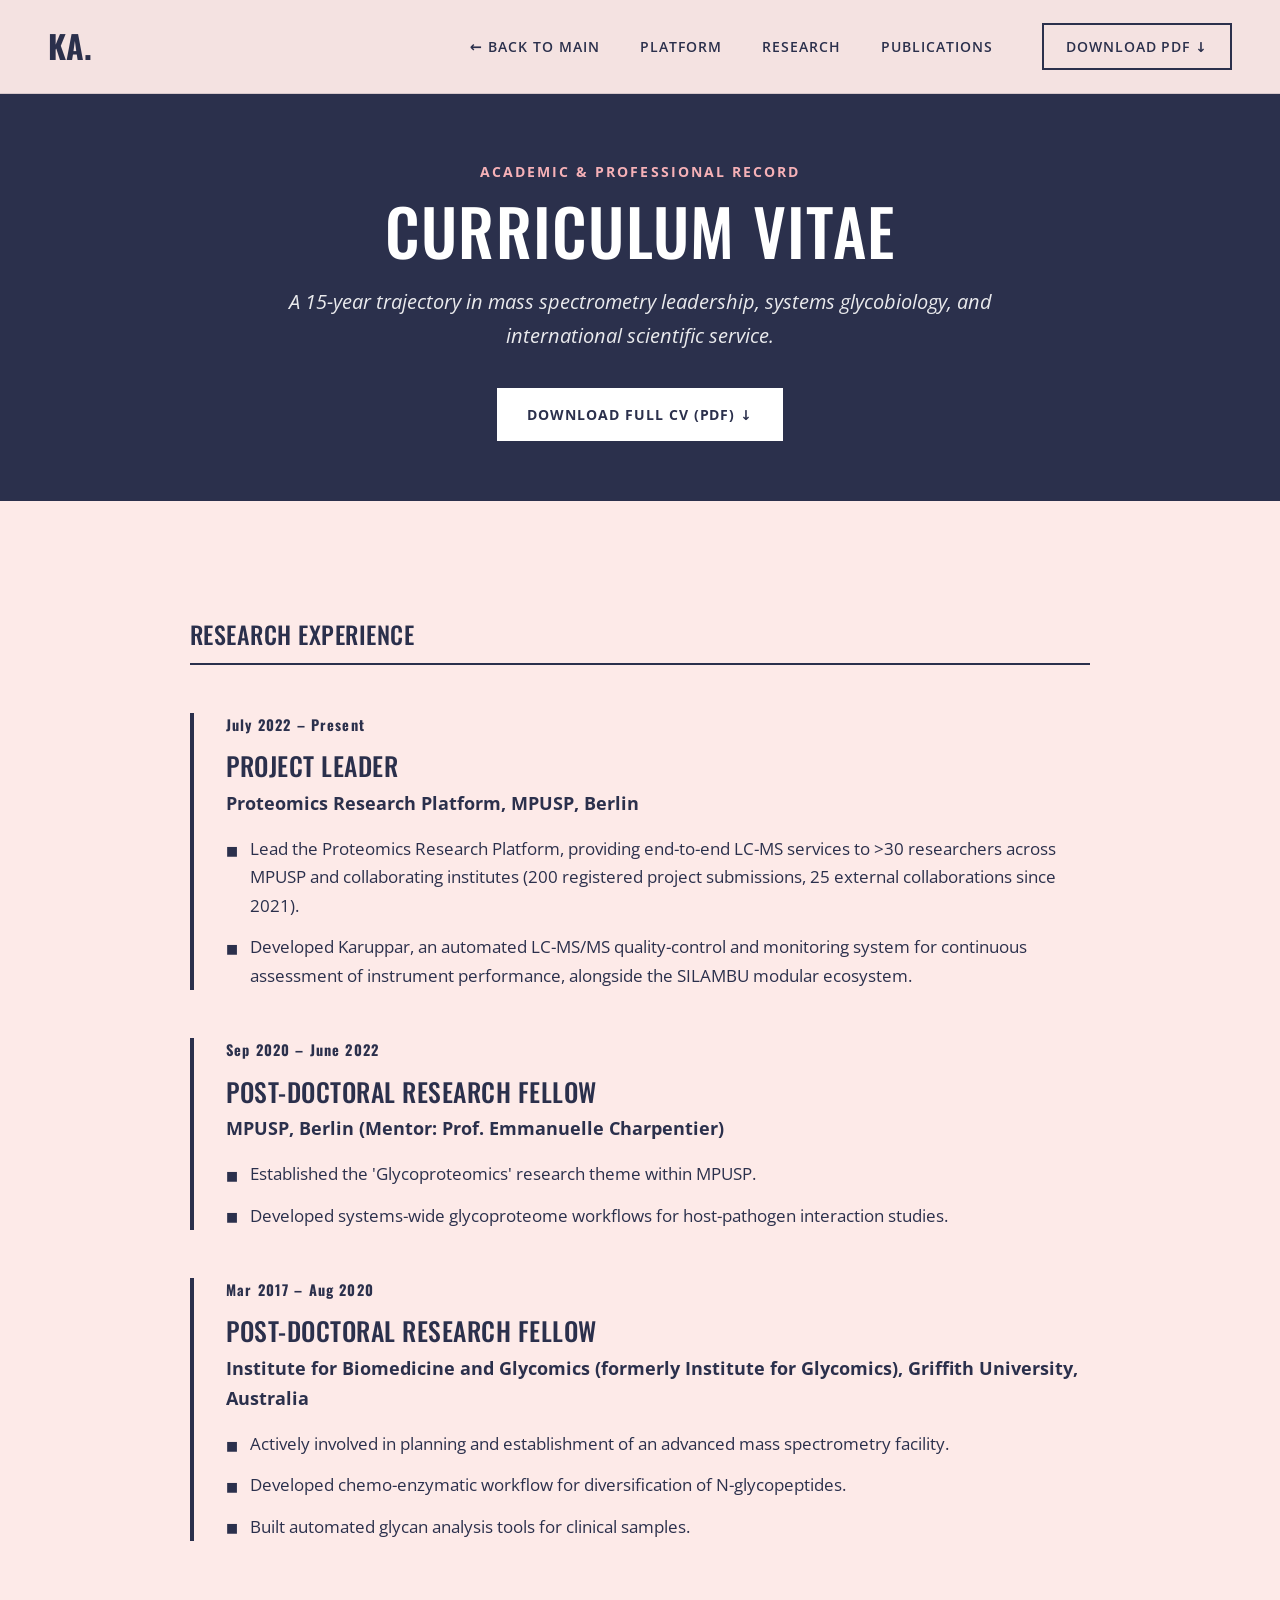
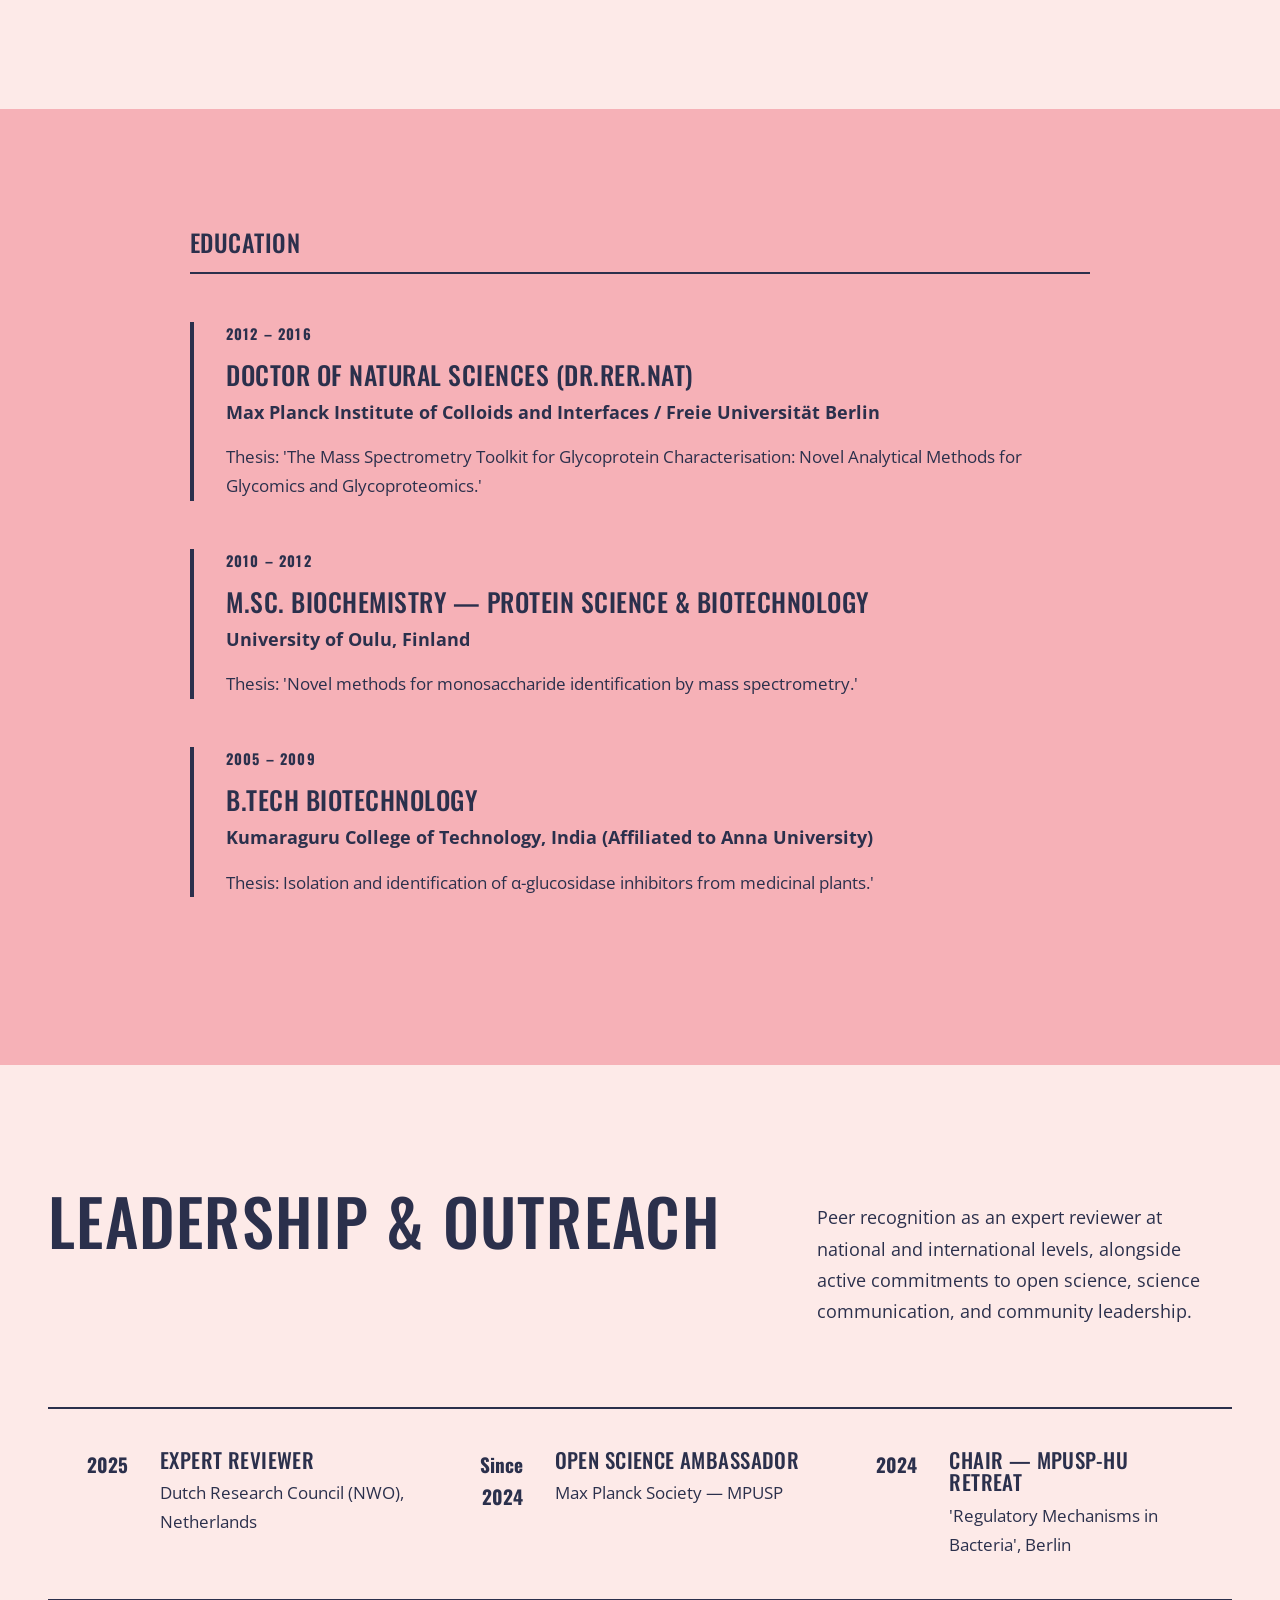
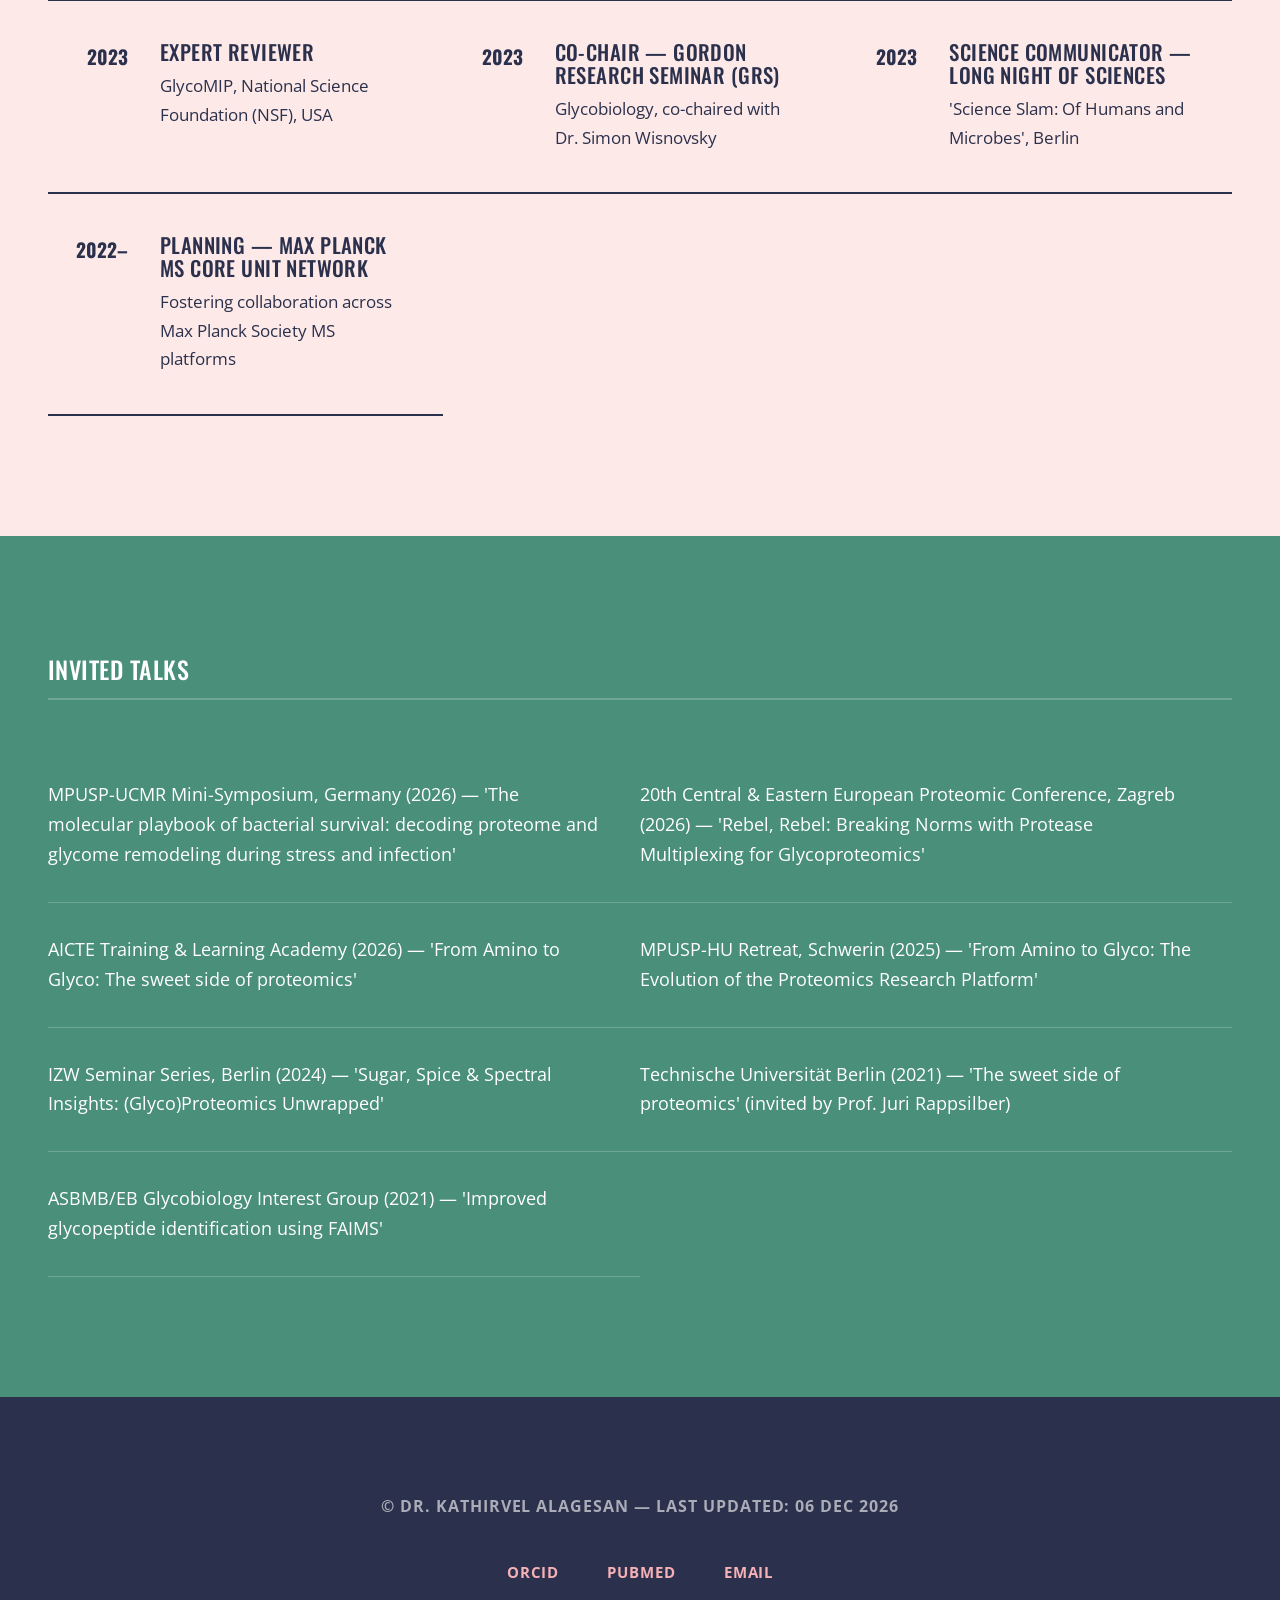
==== cv.html @ 6149020b "new version" ====
<!DOCTYPE html>
<html lang="en">
<head>
    <meta charset="UTF-8">
    <meta name="viewport" content="width=device-width, initial-scale=1.0">
    <meta name="description" content="Curriculum Vitae, Education, Academic Leadership, and Invited Talks of Dr. Kathirvel Alagesan.">
    <meta name="google-site-verification" content="M2EP-Uqpj0NQas1eNHSiCozvgyFSXLWA8i90FR-kQQc" />
    <title>Curriculum Vitae & Academic Record — Dr. Kathirvel Alagesan</title>
    <link rel="preconnect" href="https://fonts.googleapis.com">
    <link rel="preconnect" href="https://fonts.gstatic.com" crossorigin>
    <link href="https://fonts.googleapis.com/css2?family=Oswald:wght@400;500;600;700&family=Open+Sans:wght@300;400;600;700&display=swap" rel="stylesheet">
    <link rel="stylesheet" href="style.css">
    <style>
        .page-header { padding: 160px 3rem 60px; text-align: center; }
    </style>
</head>
<body>

    <nav class="navbar">
        <div class="nav-content">
            <div class="logo"><a href="index.html" style="text-decoration: none; color: inherit;">KA.</a></div>
            <ul class="nav-links">
                <li><a href="index.html">← Back to Main</a></li>
                <li><a href="platform-details.html">Platform</a></li>
                <li><a href="research.html">Research</a></li>
                <li><a href="index.html#highlights">Publications</a></li>
            </ul>
            <a href="Alagesan_CV_2026.pdf" target="_blank" class="nav-cta">Download PDF ↓</a>
        </div>
    </nav>

    <!-- Header -->
    <header class="page-header bg-navy">
        <div class="hero-eyebrow">ACADEMIC &amp; PROFESSIONAL RECORD</div>
        <h1 style="font-size: clamp(3rem, 5vw, 5rem);">Curriculum Vitae</h1>
        <p style="font-size: 1.25rem; font-style: italic; color: rgba(255,255,255,0.9); margin-top: 1.2rem; max-width: 800px; margin-left: auto; margin-right: auto;">
            A 15-year trajectory in mass spectrometry leadership, systems glycobiology, and international scientific service.
        </p>
        <div style="margin-top: 2.2rem;">
            <a href="Alagesan_CV_2026.pdf" target="_blank" class="btn pub-btn">Download Full CV (PDF) ↓</a>
        </div>
    </header>

    <main>
        <!-- Research Experience -->
        <section id="experience" class="section bg-peach">
            <div class="section-content" style="max-width: 900px; margin: 0 auto;">
                <h2 class="column-title">Research Experience</h2>
                <div class="timeline" id="experience-container"></div>
            </div>
        </section>

        <!-- Education -->
        <section id="education" class="section bg-pink">
            <div class="section-content" style="max-width: 900px; margin: 0 auto;">
                <h2 class="column-title">Education</h2>
                <div class="timeline" id="education-container"></div>
            </div>
        </section>

        <!-- Leadership & Service -->
        <section id="leadership" class="section bg-peach">
            <div class="section-content">
                <div class="section-header-split">
                    <div>
                        <h2>Leadership &amp; Outreach</h2>
                    </div>
                    <p class="section-description">Peer recognition as an expert reviewer at national and international levels, alongside active commitments to open science, science communication, and community leadership.</p>
                </div>
                <div class="leadership-grid" id="leadership-container"></div>
            </div>
        </section>

        <!-- Talks -->
        <section id="talks" class="section bg-teal">
            <div class="section-content">
                <h2 class="column-title" style="border-bottom-color: rgba(255,255,255,0.2); color: #fff;">Invited Talks</h2>
                <ul id="talks-container" class="talks-list"></ul>
            </div>
        </section>
    </main>

    <footer>
        <div class="footer-content">
            <p class="footer-sub">&copy; Dr. Kathirvel Alagesan — Last updated: <span id="last-update"></span></p>
            <div class="footer-links">
                <a id="footer-orcid" href="#" target="_blank">ORCID</a>
                <a id="footer-pubmed" href="#" target="_blank">PubMed</a>
                <a id="footer-email" href="#">Email</a>
            </div>
        </div>
    </footer>

    <script src="data.js"></script>
    <script src="main.js"></script>
</body>
</html>
---- style.css ----
/* ==========================================================================
   CSS Variables — True Bennett Tea Color Blocking
   ========================================================================== */
:root {
    --color-bg-peach: #fdeae8; /* Soft cream/peach base */
    --color-bg-pink: #f6b1b7;  /* Bennett Pink */
    --color-bg-navy: #2b304c;  /* Deep Navy */
    --color-bg-teal: #4a8f79;  /* Sage/Teal */
    
    --color-text-main: #2b304c;
    --color-text-light: #ffffff;
    --color-text-muted: rgba(43, 48, 76, 0.7);
    --color-text-muted-light: rgba(255, 255, 255, 0.7);
    
    --color-accent: #3898ec;
    --color-border: rgba(43, 48, 76, 0.15);
    
    /* Colors for the 3 Pillars Cards */
    --color-pillar-pink: #9a2b58;
    --color-pillar-blue: #328ab8;
    --color-pillar-green: #3f7b2c;

    /* Typography */
    --font-heading: 'Oswald', system-ui, -apple-system, sans-serif;
    --font-body: 'Open Sans', system-ui, -apple-system, sans-serif;
    --transition: all 0.35s cubic-bezier(0.25, 1, 0.5, 1);

    --max-width: 1360px;
    --section-padding: 120px;
}

/* ==========================================================================
   Reset & Base
   ========================================================================== */
*, *::before, *::after { margin: 0; padding: 0; box-sizing: border-box; }
html { scroll-behavior: smooth; }
body {
    font-family: var(--font-body);
    background-color: var(--color-bg-peach);
    color: var(--color-text-main);
    line-height: 1.7;
    font-weight: 400;
    overflow-x: hidden;
}
h1, h2, h3 { 
    font-family: var(--font-heading); 
    font-weight: 500; 
    text-transform: uppercase; 
    letter-spacing: 0.02em; 
    line-height: 1.1; 
}
h4 { font-family: var(--font-body); font-weight: 600; }
a { text-decoration: none; color: inherit; transition: var(--transition); }
ul { list-style: none; }
img { max-width: 100%; display: block; }

/* ==========================================================================
   Navigation
   ========================================================================== */
.navbar {
    position: fixed; top: 0; width: 100%; z-index: 1000;
    background: rgba(253, 234, 232, 0.96); /* Match peach base */
    backdrop-filter: blur(10px);
    border-bottom: 1px solid var(--color-border);
}
.nav-content {
    max-width: var(--max-width); margin: 0 auto;
    padding: 1.2rem 3rem;
    display: flex; align-items: center; gap: 3rem;
}
.logo {
    font-family: var(--font-heading); font-size: 2rem; font-weight: 700;
    color: var(--color-text-main); margin-right: auto;
}
.nav-links { display: flex; gap: 2.5rem; }
.nav-links a {
    font-size: 0.9rem; text-transform: uppercase;
    letter-spacing: 0.07em; color: var(--color-text-main); font-weight: 600;
}
.nav-links a:hover { opacity: 0.6; }
.nav-cta {
    font-size: 0.85rem; text-transform: uppercase; letter-spacing: 0.07em;
    padding: 0.6rem 1.4rem; border: 2px solid var(--color-text-main);
    font-weight: 600; transition: var(--transition);
}
.nav-cta:hover { background: var(--color-text-main); color: #fff; }

/* ==========================================================================
   Buttons
   ========================================================================== */
.btn {
    display: inline-block; padding: 0.9rem 2rem; font-size: 0.9rem;
    font-family: var(--font-body); font-weight: 700;
    text-transform: uppercase; letter-spacing: 0.07em;
    transition: var(--transition); border: 2px solid var(--color-text-main);
    cursor: pointer; text-align: center;
}
.btn.primary { background: var(--color-text-main); color: #fff; }
.btn.primary:hover { background: transparent; color: var(--color-text-main); border-color: var(--color-text-main); }
.btn.secondary { background: transparent; color: var(--color-text-light); border-color: var(--color-text-light); }
.btn.secondary:hover { background: var(--color-text-light); color: var(--color-text-main); }
.outline-btn { border: 2px solid var(--color-text-main); color: var(--color-text-main); background: transparent; padding: 0.7rem 1.5rem; font-size: 0.8rem; }
.outline-btn:hover { background: var(--color-text-main); color: #fff; }
.btn.pub-btn { background: #fff; color: var(--color-bg-navy); border-color: #fff; font-size: 0.85rem; padding: 0.8rem 1.8rem; }
.btn.pub-btn:hover { background: var(--color-bg-pink); border-color: var(--color-bg-pink); color: var(--color-text-main); }
.btn.pub-btn-outline { background: transparent; color: #fff; border-color: rgba(255,255,255,0.5); font-size: 0.85rem; padding: 0.8rem 1.8rem; }
.btn.pub-btn-outline:hover { background: rgba(255,255,255,0.1); border-color: #fff; }

/* ==========================================================================
   Color Blocking Backgrounds
   ========================================================================== */
.bg-peach { background-color: var(--color-bg-peach); color: var(--color-text-main); }
.bg-pink { background-color: var(--color-bg-pink); color: var(--color-text-main); }
.bg-navy { background-color: var(--color-bg-navy); color: var(--color-text-light); }
.bg-teal { background-color: var(--color-bg-teal); color: var(--color-text-light); }

/* Text color overrides for dark backgrounds */
.bg-navy h1, .bg-navy h2, .bg-navy h3,
.bg-teal h1, .bg-teal h2, .bg-teal h3 { color: var(--color-text-light); }
.bg-navy p, .bg-teal p { color: var(--color-text-muted-light); }

/* ==========================================================================
   Hero
   ========================================================================== */
.hero {
    padding: 180px 3rem 100px;
    display: flex; align-items: center;
}
.hero-content {
    max-width: var(--max-width); margin: 0 auto;
    display: flex; align-items: center; gap: 6rem;
}
.hero-text { flex: 1; }
.hero-text h1 {
    font-size: clamp(4rem, 7vw, 6rem); /* Huge, dramatic Oswald */
    margin-bottom: 0.5rem; line-height: 1;
}
.hero-title {
    font-size: 1.5rem; font-weight: 600; color: var(--color-bg-pink); /* Contrast pop on navy */
    margin-bottom: 0.5rem; font-family: var(--font-body);
}
.hero-institution {
    font-size: 1.1rem; color: var(--color-text-muted-light);
    margin-bottom: 2.5rem;
}
.hero-actions { display: flex; gap: 1.5rem; margin-bottom: 2.5rem; flex-wrap: wrap; }
.hero-links { display: flex; align-items: center; gap: 1rem; font-size: 0.9rem; }
.hero-links a { color: var(--color-text-muted-light); text-transform: uppercase; font-weight: 700; letter-spacing: 0.05em; font-size: 0.85rem; }
.hero-links a:hover { color: var(--color-bg-pink); }
.hero-links .divider { color: rgba(255,255,255,0.2); }

/* Eyebrow, Leads & Quick-Jump Pills */
.hero-eyebrow {
    font-size: 0.85rem;
    font-weight: 700;
    letter-spacing: 0.15em;
    text-transform: uppercase;
    color: var(--color-bg-pink);
    margin-bottom: 0.75rem;
}
.hero-lead {
    font-size: 1.35rem;
    font-weight: 600;
    color: #ffffff;
    line-height: 1.45;
    margin-bottom: 0.75rem;
    max-width: 650px;
}
.hero-sublead {
    font-size: 1.05rem;
    line-height: 1.6;
    color: var(--color-text-muted-light);
    margin-bottom: 1.8rem;
    max-width: 650px;
}
.hero-pills {
    display: flex;
    flex-wrap: wrap;
    gap: 0.75rem;
    margin-bottom: 1.5rem;
}
.hero-pill {
    display: inline-block;
    padding: 0.45rem 1rem;
    border-radius: 4px;
    background: rgba(255, 255, 255, 0.08);
    border: 1px solid rgba(255, 255, 255, 0.2);
    color: #ffffff;
    font-size: 0.85rem;
    font-weight: 600;
    letter-spacing: 0.04em;
    text-transform: uppercase;
    transition: var(--transition);
}
.hero-pill:hover {
    background: var(--color-bg-teal);
    border-color: var(--color-bg-teal);
    color: #ffffff;
}

.hero-image-wrapper { flex: 0 0 380px; }
.hero-image-wrapper img {
    width: 100%; height: 500px; object-fit: cover;
    border: 4px solid var(--color-bg-pink); /* Add framed aesthetic */
}

/* ==========================================================================
   Tagline Banner
   ========================================================================== */
.tagline-banner {
    padding: 4.5rem 3rem; text-align: center;
}
.tagline-content { max-width: 1000px; margin: 0 auto; }
.tagline-banner h2 {
    font-size: clamp(1.8rem, 3.2vw, 2.7rem);
    font-weight: 500; line-height: 1.4; text-transform: none; /* Keep it readable */
}

/* ==========================================================================
   Metrics Ribbon (Platform by the Numbers)
   ========================================================================== */
.metrics-ribbon {
    background-color: #20243a; /* Deep refined Navy */
    color: #ffffff;
    padding: 2.8rem 2rem;
    border-top: 3px solid var(--color-bg-teal);
    border-bottom: 1px solid rgba(255, 255, 255, 0.08);
}
.metrics-container {
    max-width: var(--max-width);
    margin: 0 auto;
}
.metrics-grid {
    display: grid;
    grid-template-columns: repeat(4, 1fr);
    gap: 1.5rem;
    text-align: center;
}
.metric-item {
    display: flex;
    flex-direction: column;
    align-items: center;
    justify-content: center;
    padding: 0.5rem 1rem;
    border-right: 1px solid rgba(255, 255, 255, 0.1);
}
.metric-item:last-child {
    border-right: none;
}
.metric-number {
    font-family: var(--font-heading);
    font-size: clamp(2.4rem, 4vw, 3.4rem);
    font-weight: 700;
    color: var(--color-bg-pink);
    line-height: 1;
    margin-bottom: 0.5rem;
}
.metric-label {
    font-size: 0.85rem;
    text-transform: uppercase;
    letter-spacing: 0.08em;
    color: var(--color-text-muted-light);
    font-weight: 600;
}
@media (max-width: 860px) {
    .metrics-grid {
        grid-template-columns: repeat(2, 1fr);
        gap: 2rem;
    }
    .metric-item:nth-child(2) {
        border-right: none;
    }
}
@media (max-width: 480px) {
    .metrics-grid {
        grid-template-columns: 1fr;
    }
    .metric-item {
        border-right: none;
        border-bottom: 1px solid rgba(255, 255, 255, 0.1);
        padding-bottom: 1.5rem;
    }
    .metric-item:last-child {
        border-bottom: none;
        padding-bottom: 0;
    }
}

/* ==========================================================================
   Sections — Layout
   ========================================================================== */
.section { padding: var(--section-padding) 3rem; }
.section-content { max-width: var(--max-width); margin: 0 auto; }

.section-header-split {
    display: flex; gap: 6rem; align-items: flex-start;
    margin-bottom: 5rem;
}
.section-header-split h2, .section-header-center h2 { 
    font-size: clamp(3rem, 5vw, 4rem); 
}
.section-description { flex: 1; font-size: 1.15rem; padding-top: 1rem; }

.section-header-center { text-align: center; margin-bottom: 5rem; }

/* About Split */
.about-split { display: flex; gap: 8rem; align-items: flex-start; margin-bottom: 6rem; }
.about-header { flex: 0 0 280px; }
.about-header h2 { font-size: clamp(3.5rem, 5vw, 5rem); }
.about-text { flex: 1; font-size: 1.25rem; }
.contact-details {
    margin-top: 3rem; display: flex; flex-direction: column; gap: 0.5rem;
    font-size: 0.95rem; font-weight: 700; text-transform: uppercase; letter-spacing: 0.05em;
}
.contact-details a:hover { opacity: 0.6; }

.about-links a { transition: var(--transition); }
.about-links a:hover { color: var(--color-bg-teal) !important; }

/* ==========================================================================
   Dual Role Boxes
   ========================================================================== */
.dual-role-container {
    display: grid; grid-template-columns: 1fr 1fr; gap: 0; /* Seamless connection */
    max-width: var(--max-width); margin: 0 auto;
    border: 4px solid var(--color-text-main);
}
.role-box {
    padding: 4rem 3rem; display: flex; flex-direction: column; align-items: flex-start;
}
.role-box h3 { font-size: 2.2rem; margin-bottom: 1.5rem; }
.role-box p { font-size: 1.15rem; line-height: 1.6; margin-bottom: 3rem; flex: 1; }

.role-box.navy { background: var(--color-bg-navy); color: #fff; }
.role-box.navy h3 { color: #fff; }
.role-box.navy p { color: rgba(255,255,255,0.8); }

.role-box.peach { background: var(--color-bg-peach); color: var(--color-text-main); border-left: 4px solid var(--color-text-main); }
.role-box.peach h3 { color: var(--color-text-main); }
.role-box.peach p { color: rgba(43, 48, 76, 0.8); }

/* ==========================================================================
   The 3 Pillars Graphic
   ========================================================================== */
.pillars-grid {
    display: grid; grid-template-columns: repeat(auto-fit, minmax(300px, 1fr)); gap: 3rem;
}
.pillar-card {
    background: #fff; padding: 3rem 2.5rem;
    border: 3px solid var(--color-text-main);
    text-align: center; border-top: 10px solid transparent;
    transition: var(--transition);
}
.pillar-card:hover { transform: translateY(-5px); box-shadow: 10px 10px 0px rgba(43,48,76,0.1); }
.pillar-card h3 { font-size: 1.8rem; margin-bottom: 1rem; color: var(--color-text-main); }
.pillar-card p { font-size: 1.1rem; line-height: 1.6; }

.pillar-pink { border-top-color: var(--color-pillar-pink); }
.pillar-blue { border-top-color: var(--color-pillar-blue); }
.pillar-green { border-top-color: var(--color-pillar-green); }

/* ==========================================================================
   Research / Platform Cards (Staggered Layout)
   ========================================================================== */
.project-card {
    display: flex; align-items: stretch; gap: 0;
    margin-bottom: 4rem; background: #fff;
    border: 3px solid var(--color-text-main);
}
.project-card.row-reverse { flex-direction: row-reverse; }

.project-image-wrapper { flex: 0 0 45%; border-right: 3px solid var(--color-text-main); }
.project-card.row-reverse .project-image-wrapper { border-right: none; border-left: 3px solid var(--color-text-main); }

.project-img { width: 100%; height: 100%; object-fit: cover; min-height: 420px; }
.project-img.contain { object-fit: contain; background: #ffffff; padding: 1.5rem; }
.project-image-placeholder {
    width: 100%; min-height: 100%; background: var(--color-bg-pink);
    display: flex; align-items: center; justify-content: center;
    font-size: 1rem; font-family: var(--font-heading); text-transform: uppercase;
    color: var(--color-text-main);
}
/* Allow custom backgrounds for placeholders in specific sections */
.bg-teal .project-image-placeholder { background: var(--color-bg-peach); }
.bg-peach .project-image-placeholder { background: var(--color-bg-pink); }

.project-info { flex: 1; padding: 4rem; display: flex; flex-direction: column; justify-content: center; color: var(--color-text-main); }
.serif-title { font-size: clamp(2rem, 3vw, 2.5rem); margin-bottom: 1.5rem; line-height: 1.2; text-transform: uppercase; font-family: var(--font-heading); }
.project-card h3,
.project-card .serif-title,
.project-info h3,
.project-info .serif-title { color: var(--color-text-main) !important; }
.project-card p,
.project-info p { color: rgba(43, 48, 76, 0.85) !important; font-size: 1.1rem; margin-bottom: 1rem; line-height: 1.7; }

.project-tags { display: flex; flex-wrap: wrap; gap: 0.8rem; margin-top: 1.5rem; }
.tag {
    font-size: 0.85rem; font-weight: 700; text-transform: uppercase; letter-spacing: 0.08em;
    color: var(--color-bg-teal);
    background: transparent;
    border: none;
    padding: 0;
}

/* ==========================================================================
   Publication Highlights (on Navy background)
   ========================================================================== */
.pub-links-block { flex: 1; padding-top: 1rem; }
.light-muted { font-size: 1.1rem; margin-bottom: 1.5rem; }
.pub-external-links { display: flex; gap: 1rem; flex-wrap: wrap; }

.highlights-grid {
    display: grid; grid-template-columns: repeat(auto-fit, minmax(380px, 1fr)); gap: 2rem;
    margin-top: 4rem;
}
.highlight-card {
    display: block; background: rgba(255,255,255,0.03);
    border: 2px solid rgba(255,255,255,0.2);
    transition: var(--transition);
}
.highlight-card:hover { background: rgba(255,255,255,0.08); border-color: var(--color-bg-pink); }
.highlight-img, .highlight-image-placeholder {
    width: 100%; height: 260px; object-fit: cover;
    background: rgba(249,197,209,0.1);
    display: flex; align-items: center; justify-content: center;
    font-size: 1rem; font-family: var(--font-heading); font-weight: 500;
    color: rgba(255,255,255,0.3); transition: var(--transition);
    border-bottom: 2px solid rgba(255,255,255,0.2);
}
.highlight-img.contain { object-fit: contain; background: rgba(255,255,255,0.05); padding: 1rem; }
.highlight-card:hover .highlight-img { transform: scale(1.02); }
.highlight-info { padding: 2rem; }
.highlight-journal {
    display: block; font-size: 0.8rem; font-weight: 700; text-transform: uppercase;
    letter-spacing: 0.1em; color: var(--color-bg-pink); margin-bottom: 1rem;
}
.highlight-info h3 { font-size: 1.6rem; margin-bottom: 1rem; line-height: 1.3; }
.highlight-info p { margin-bottom: 1.5rem; }
.read-more {
    font-size: 0.9rem; font-weight: 700; text-transform: uppercase; letter-spacing: 0.07em;
    color: var(--color-bg-pink);
}

/* ==========================================================================
   Leadership & Service
   ========================================================================== */
.leadership-grid {
    display: grid; grid-template-columns: repeat(auto-fit, minmax(320px, 1fr)); gap: 0;
    border-top: 2px solid var(--color-text-main);
}
.leadership-card {
    padding: 2.5rem 2rem 2.5rem 0; display: flex; gap: 2rem;
    border-bottom: 2px solid var(--color-text-main);
}
.leadership-year {
    flex: 0 0 80px; font-size: 1.2rem; font-weight: 700; font-family: var(--font-heading);
    color: var(--color-text-main); text-align: right;
}
.leadership-content h3 {
    font-size: 1.3rem; margin-bottom: 0.5rem;
}
.leadership-content p { font-size: 1.05rem; }

/* ==========================================================================
   Experience & Education Timeline
   ========================================================================== */
.split-layout { display: flex; gap: 6rem; }
.timeline-column { flex: 1; }
.column-title {
    margin-bottom: 3rem; padding-bottom: 1rem;
    border-bottom: 2px solid var(--color-text-main);
}
.timeline-item { margin-bottom: 3rem; padding-left: 2rem; border-left: 4px solid var(--color-text-main); }
.timeline-date {
    display: block; font-size: 0.9rem; font-weight: 700; font-family: var(--font-heading);
    letter-spacing: 0.08em; margin-bottom: 0.8rem;
}
.timeline-content h3 { font-size: 1.6rem; margin-bottom: 0.5rem; }
.timeline-content h4 { font-size: 1.1rem; font-weight: 700; margin-bottom: 1rem; }
.timeline-content p, .timeline-content ul { font-size: 1.05rem; }
.timeline-content li { margin-bottom: 0.8rem; padding-left: 1.5rem; position: relative; }
.timeline-content li::before { content: '■'; position: absolute; left: 0; color: var(--color-bg-navy); font-size: 0.8rem; top: 0.3rem; }

/* ==========================================================================
   Talks
   ========================================================================== */
.talks-list { display: grid; grid-template-columns: repeat(auto-fit, minmax(400px, 1fr)); gap: 0; }
.talk-item {
    padding: 2rem 0; border-bottom: 1px solid rgba(255,255,255,0.2);
    font-size: 1.1rem; padding-right: 2rem;
}

/* ==========================================================================
   Footer
   ========================================================================== */
footer {
    background: var(--color-bg-navy); text-align: center; padding: 6rem 3rem;
}
.footer-name {
    font-size: 2.5rem; font-weight: 700; color: #fff;
    margin-bottom: 0.5rem; text-transform: uppercase;
}
.footer-sub { color: rgba(255,255,255,0.6); font-size: 1rem; font-weight: 700; margin-bottom: 2.5rem; text-transform: uppercase; letter-spacing: 0.06em; font-family: var(--font-body); }
.footer-links { display: flex; justify-content: center; gap: 3rem; }
.footer-links a { font-size: 0.95rem; font-weight: 700; text-transform: uppercase; letter-spacing: 0.06em; color: var(--color-bg-pink); }
.footer-links a:hover { color: #fff; }

/* ==========================================================================
   Responsive
   ========================================================================== */
@media (max-width: 1100px) {
    .hero-content, .about-split, .split-layout { flex-direction: column; gap: 4rem; }
    .hero { padding-top: 140px; }
    .section-header-split { flex-direction: column; gap: 2rem; }
    .project-card, .project-card.row-reverse { flex-direction: column; }
    .project-image-wrapper { flex: none; border: none !important; border-bottom: 3px solid var(--color-text-main) !important; }
    .project-image-placeholder { min-height: 280px; }
    .about-header { flex: none; }
    .hero-image-wrapper { flex: none; width: 100%; max-width: 480px; margin: 0 auto; }
}
@media (max-width: 768px) {
    .nav-links { display: none; }
    :root { --section-padding: 70px; }
    .highlights-grid, .talks-list, .dual-role-container { grid-template-columns: 1fr; }
    .role-box.peach { border-left: none; border-top: 4px solid var(--color-text-main); }
    .project-info { padding: 2.5rem; }
    .hero-text h1 { font-size: 3rem; }
}
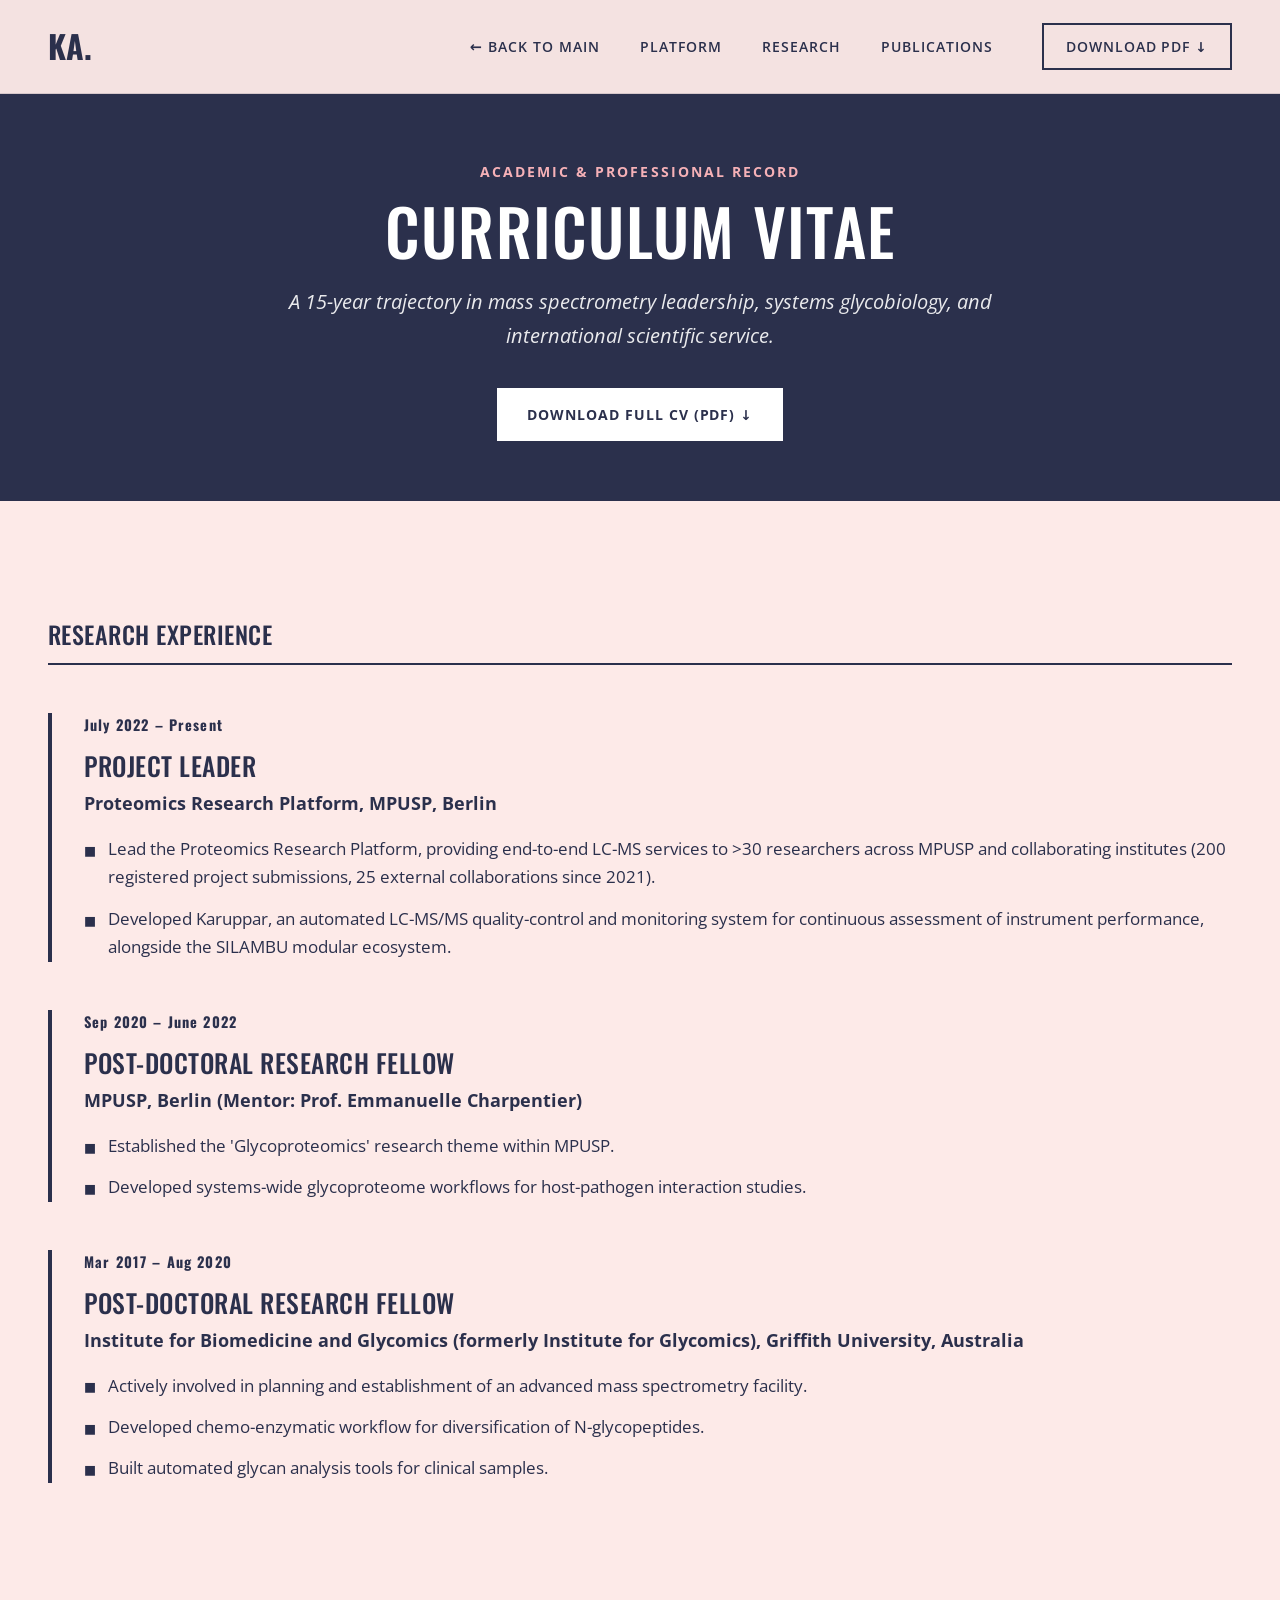
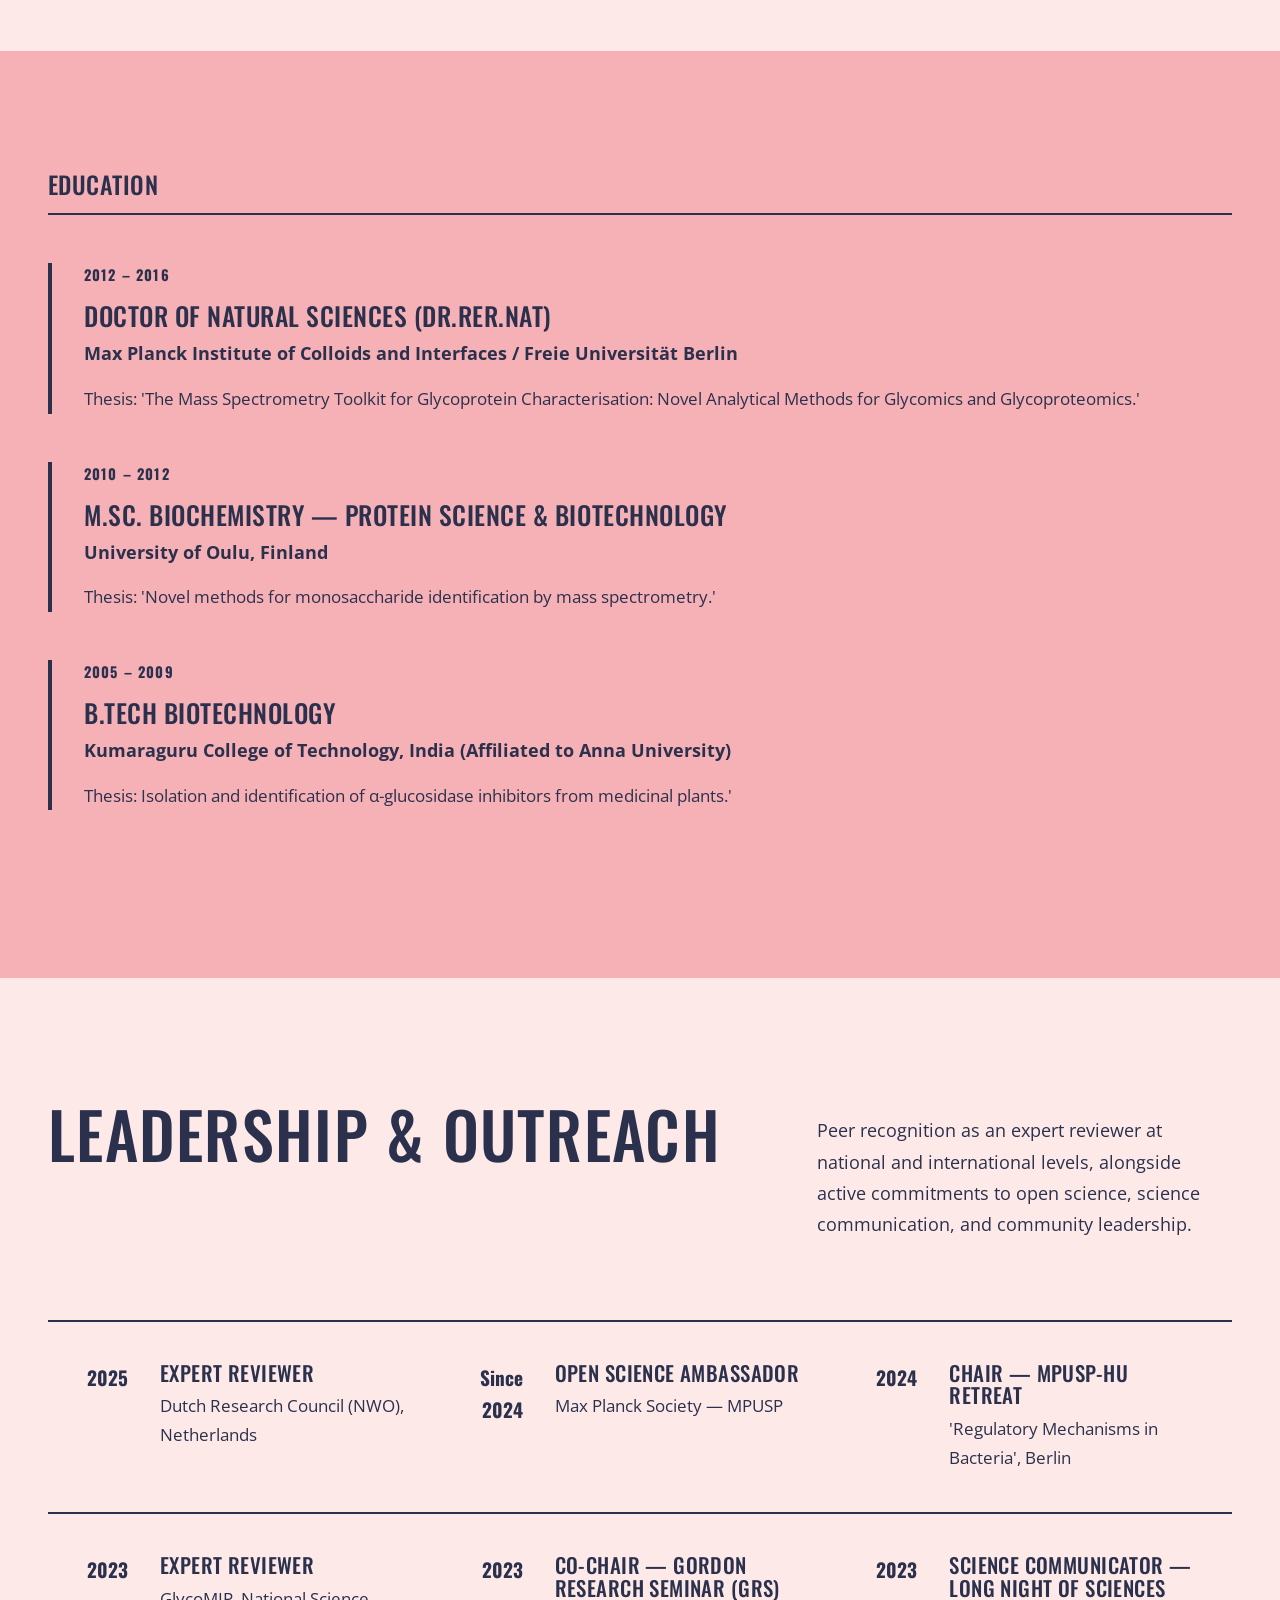
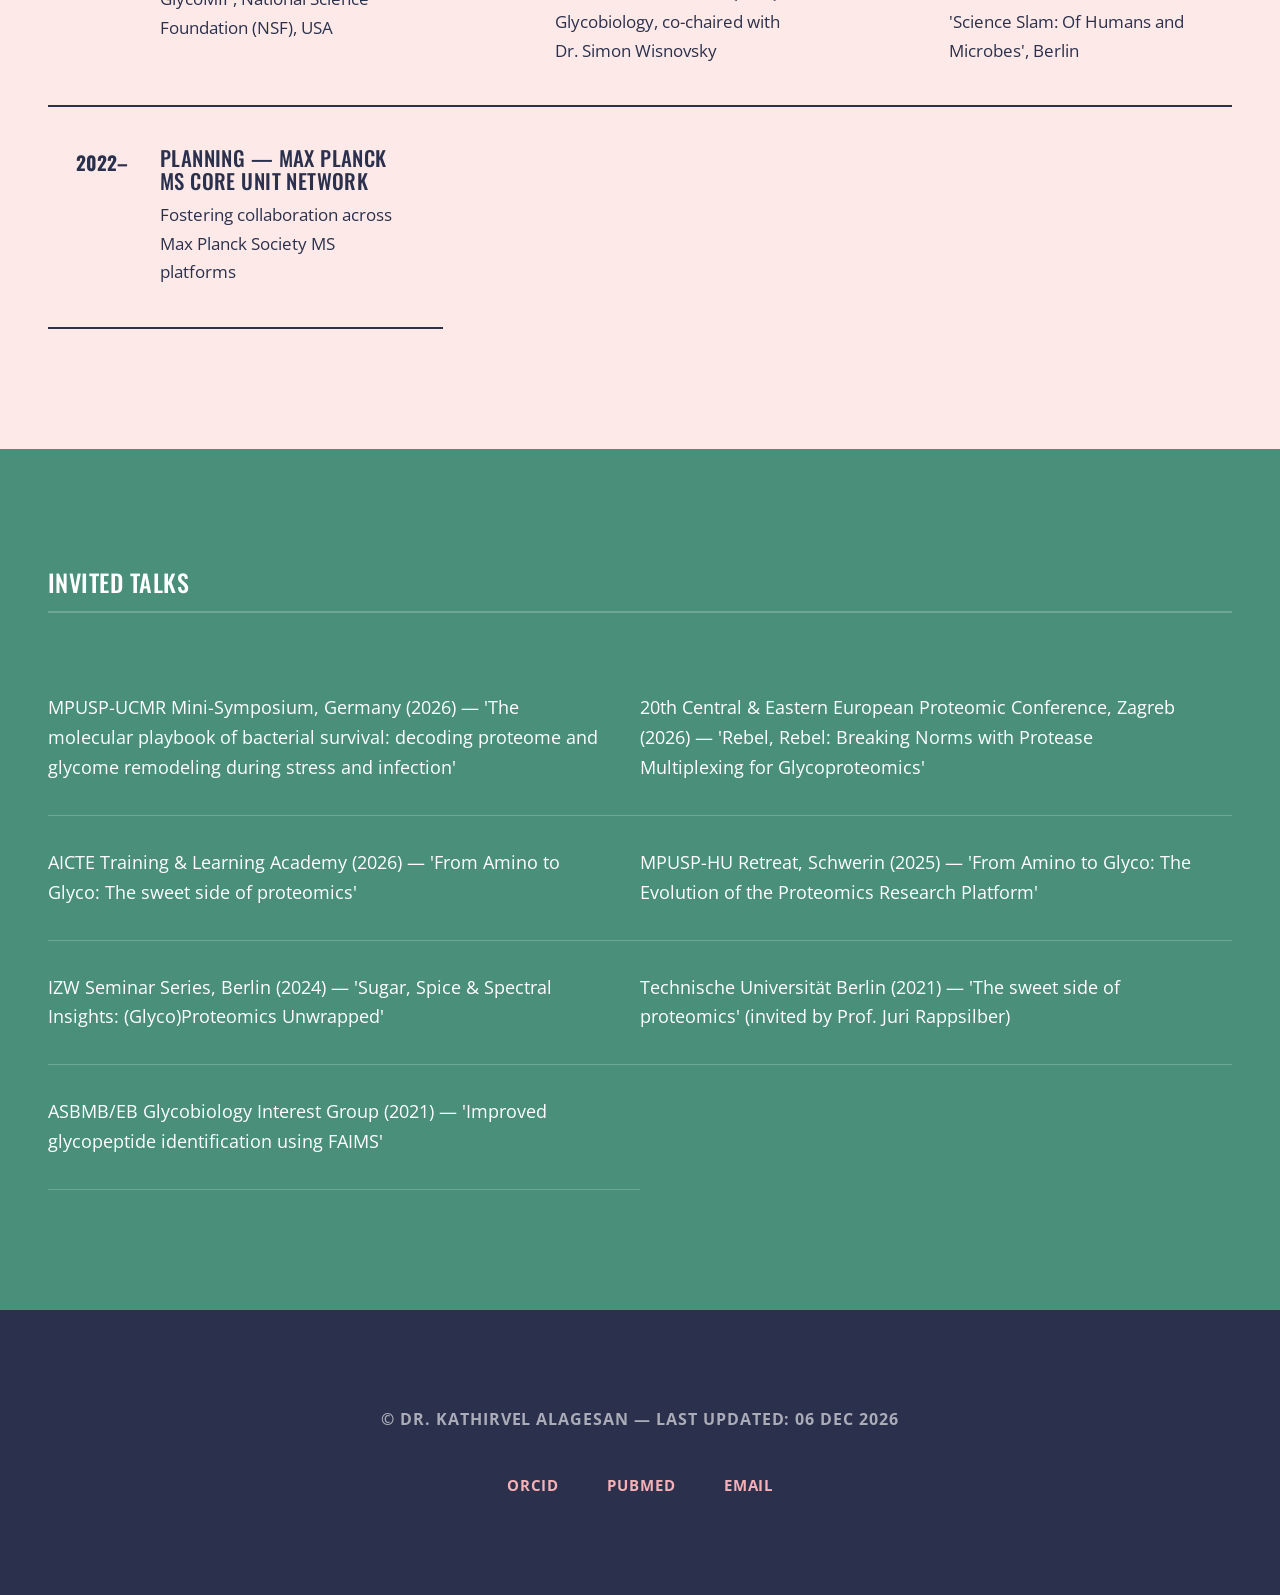
==== commit 4bc98ec5: "update margin" ====
--- a/cv.html
+++ b/cv.html
@@ -44,7 +44,7 @@
     <main>
         <!-- Research Experience -->
         <section id="experience" class="section bg-peach">
-            <div class="section-content" style="max-width: 900px; margin: 0 auto;">
+            <div class="section-content">
                 <h2 class="column-title">Research Experience</h2>
                 <div class="timeline" id="experience-container"></div>
             </div>
@@ -52,7 +52,7 @@
 
         <!-- Education -->
         <section id="education" class="section bg-pink">
-            <div class="section-content" style="max-width: 900px; margin: 0 auto;">
+            <div class="section-content">
                 <h2 class="column-title">Education</h2>
                 <div class="timeline" id="education-container"></div>
             </div>
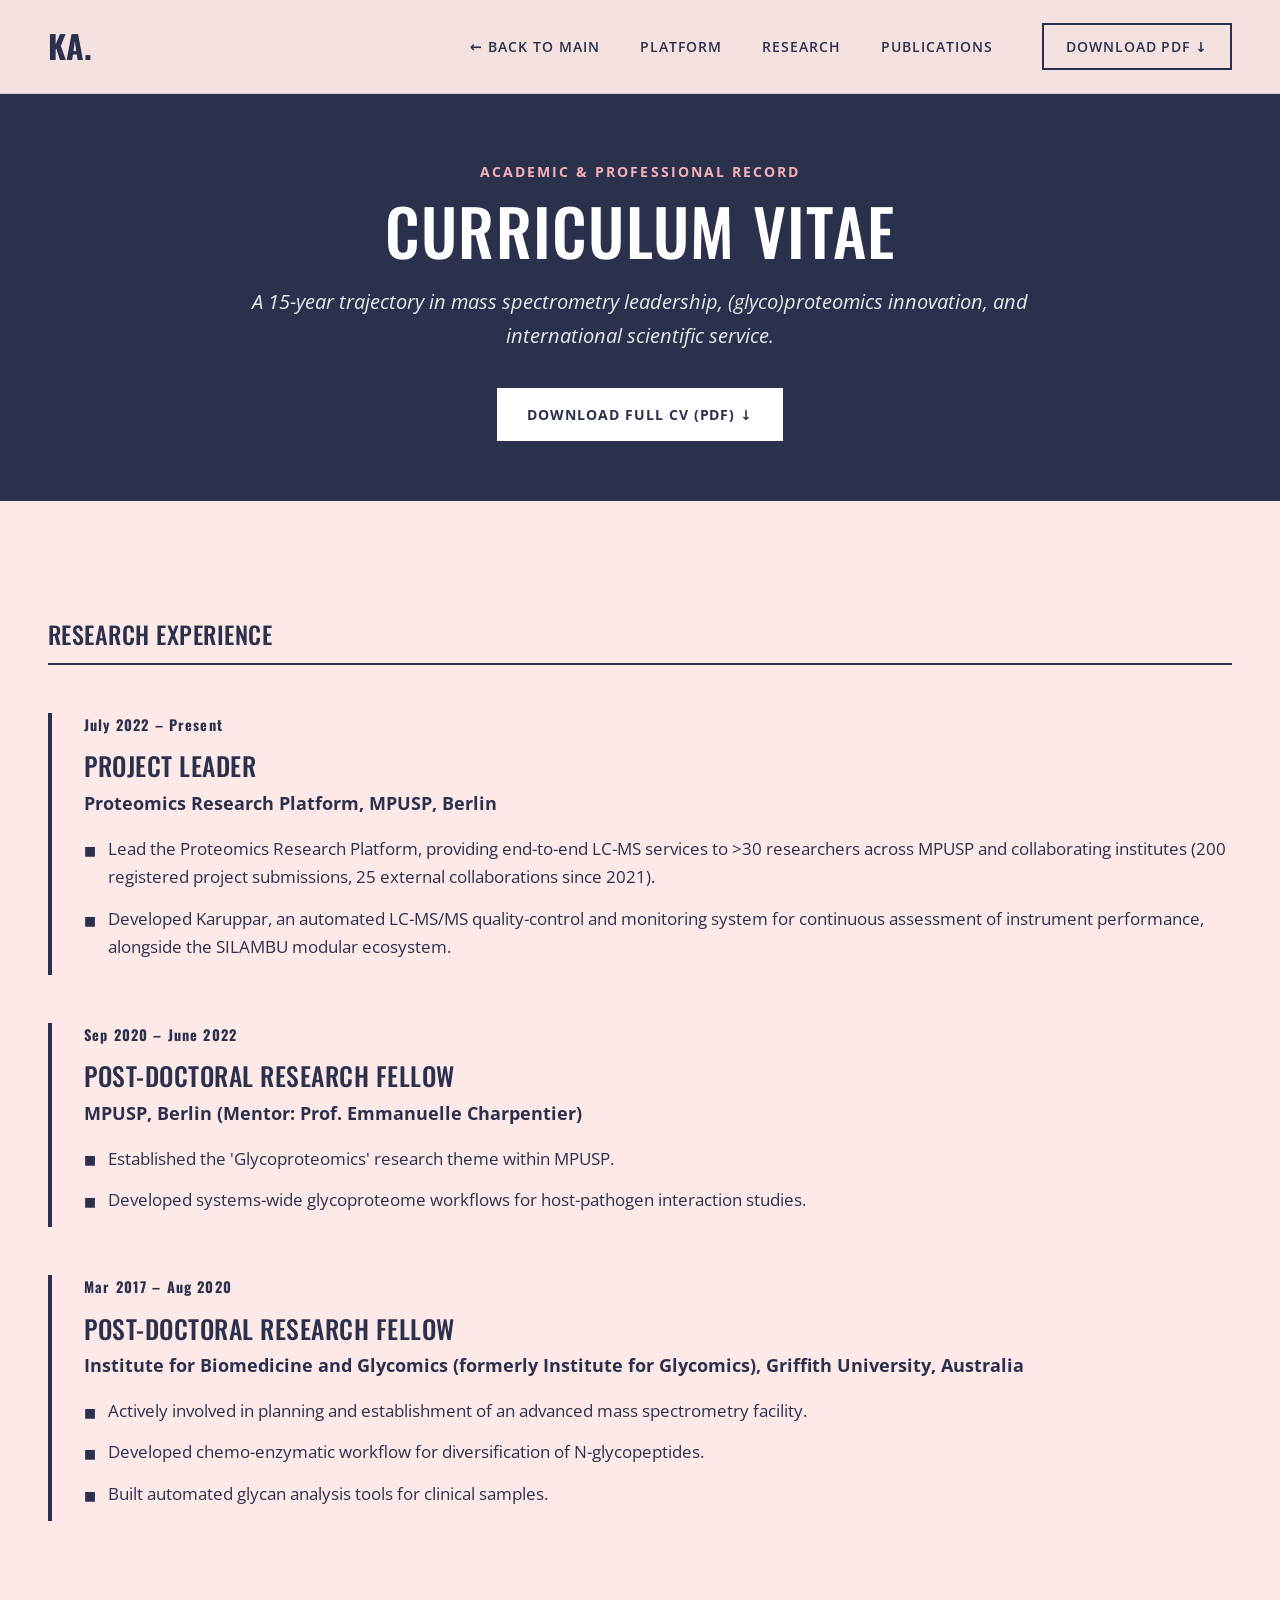
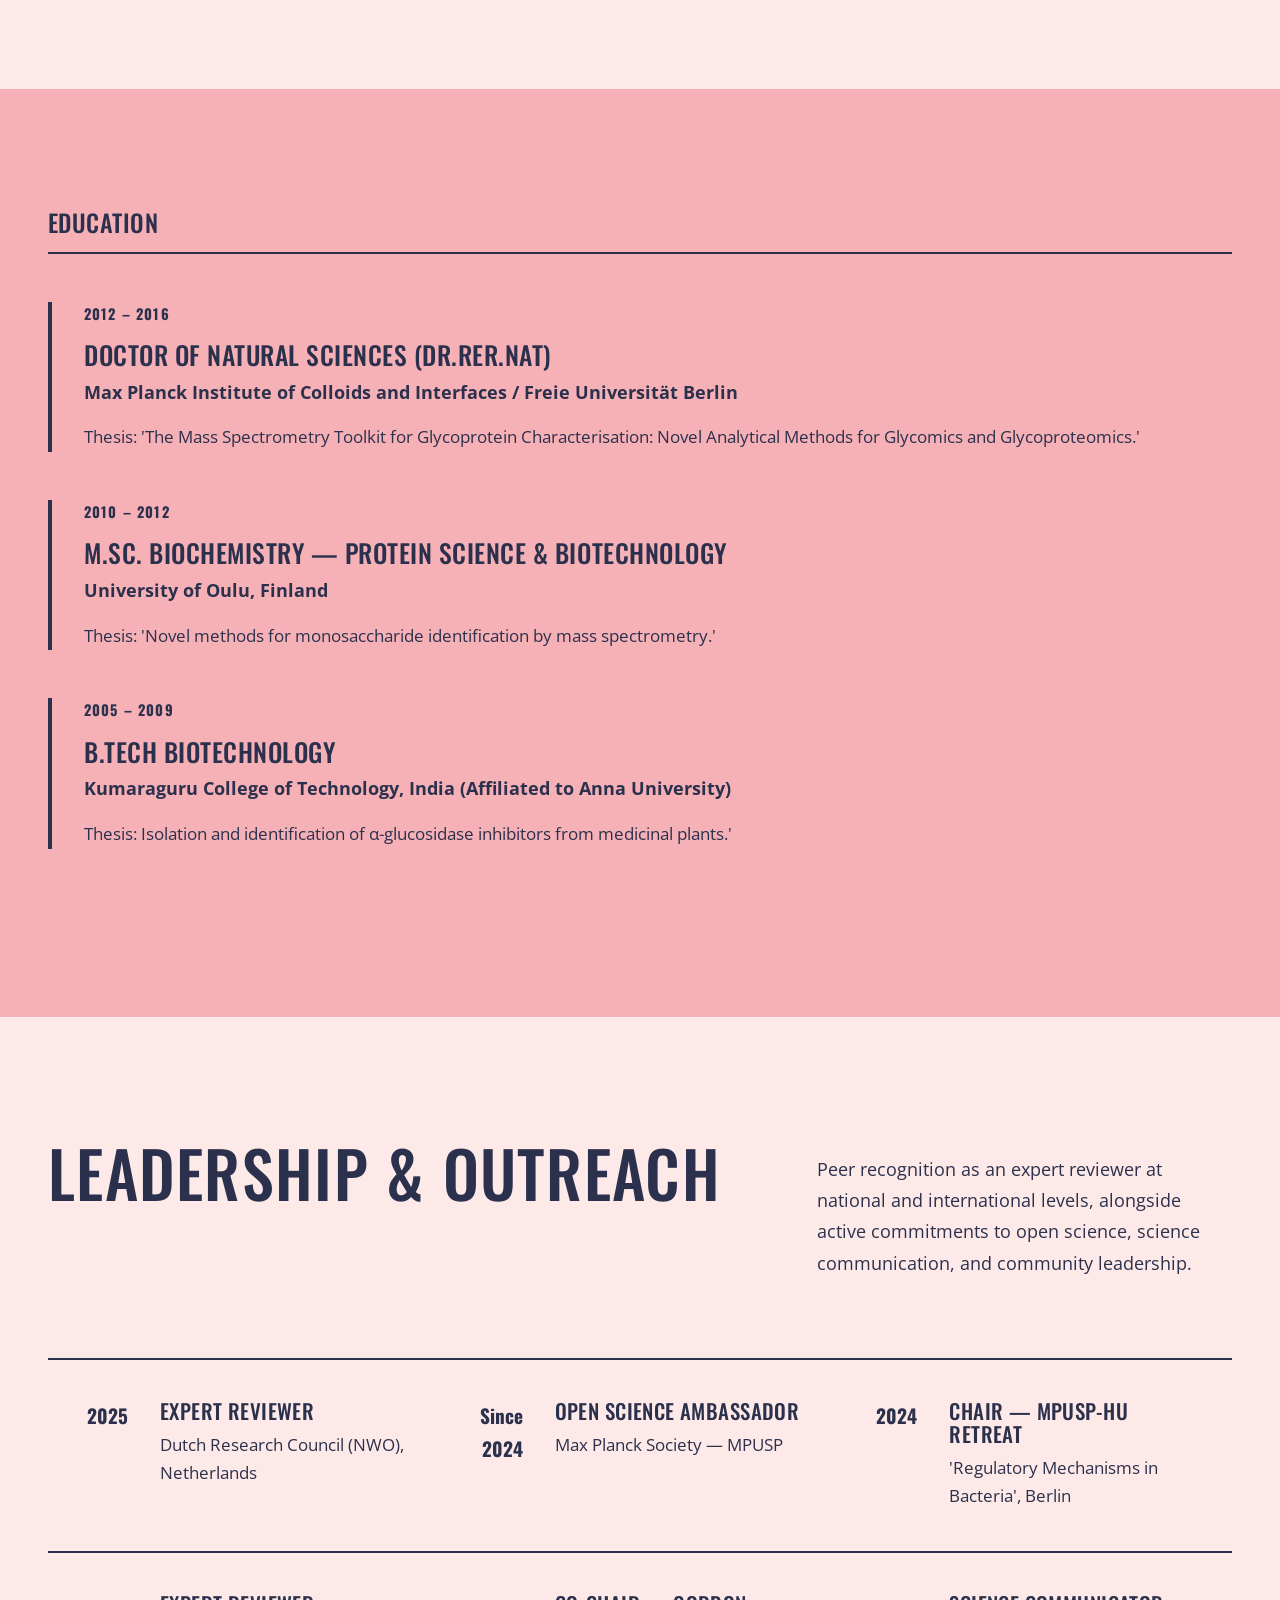
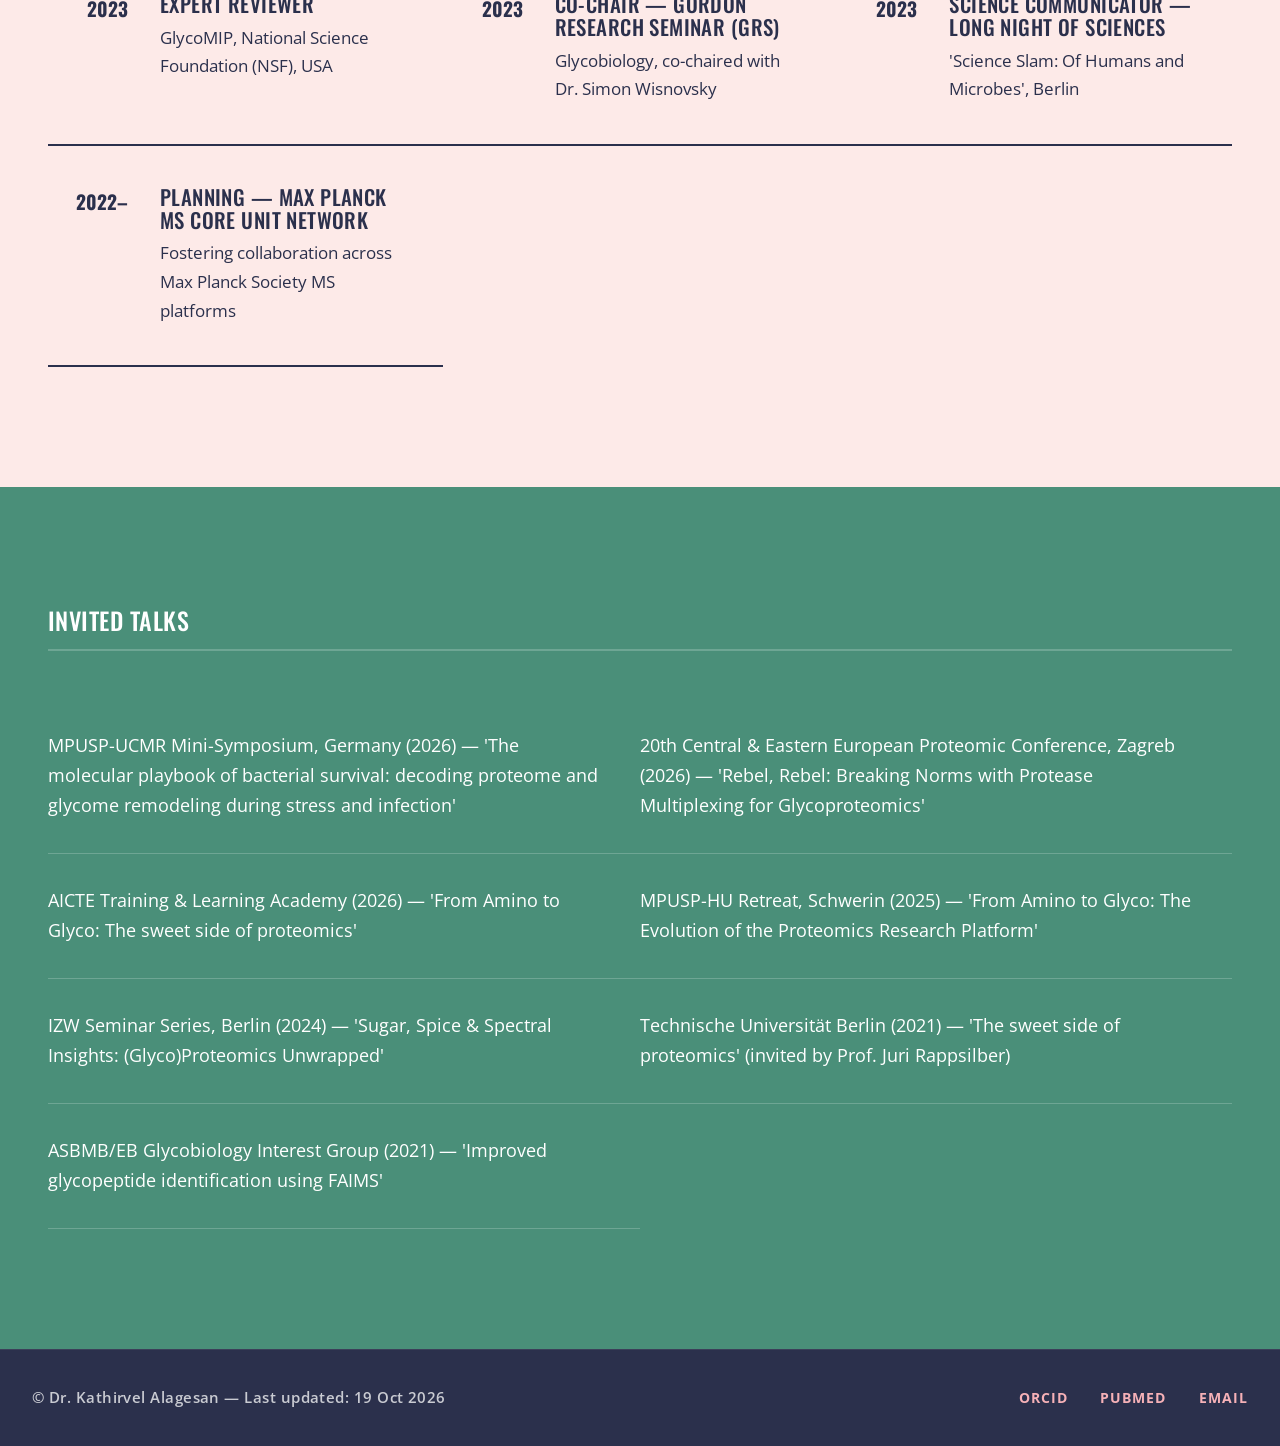
==== commit 3b540579: "updated!" ====
--- a/cv.html
+++ b/cv.html
@@ -34,7 +34,7 @@
         <div class="hero-eyebrow">ACADEMIC &amp; PROFESSIONAL RECORD</div>
         <h1 style="font-size: clamp(3rem, 5vw, 5rem);">Curriculum Vitae</h1>
         <p style="font-size: 1.25rem; font-style: italic; color: rgba(255,255,255,0.9); margin-top: 1.2rem; max-width: 800px; margin-left: auto; margin-right: auto;">
-            A 15-year trajectory in mass spectrometry leadership, systems glycobiology, and international scientific service.
+            A 15-year trajectory in mass spectrometry leadership, (glyco)proteomics innovation, and international scientific service.
         </p>
         <div style="margin-top: 2.2rem;">
             <a href="Alagesan_CV_2026.pdf" target="_blank" class="btn pub-btn">Download Full CV (PDF) ↓</a>
--- a/style.css
+++ b/style.css
@@ -208,12 +208,34 @@
    Tagline Banner
    ========================================================================== */
 .tagline-banner {
-    padding: 4.5rem 3rem; text-align: center;
-}
-.tagline-content { max-width: 1000px; margin: 0 auto; }
+    padding: 4.5rem 2rem;
+    text-align: center;
+}
+.tagline-content {
+    max-width: 1200px;
+    margin: 0 auto;
+}
 .tagline-banner h2 {
-    font-size: clamp(1.8rem, 3.2vw, 2.7rem);
-    font-weight: 500; line-height: 1.4; text-transform: none; /* Keep it readable */
+    font-size: clamp(1.8rem, 2.7vw, 2.6rem);
+    font-weight: 700;
+    line-height: 1.3;
+    margin-bottom: 1.25rem;
+    color: #ffffff;
+    white-space: normal;
+}
+@media (min-width: 900px) {
+    .tagline-banner h2 {
+        white-space: nowrap;
+    }
+}
+.tagline-banner p,
+#profile-tagline-subtitle {
+    font-size: 1.25rem;
+    font-style: italic;
+    line-height: 1.7;
+    color: rgba(255, 255, 255, 0.95);
+    max-width: 900px;
+    margin: 0 auto;
 }
 
 /* ==========================================================================
@@ -470,7 +492,15 @@
     margin-bottom: 3rem; padding-bottom: 1rem;
     border-bottom: 2px solid var(--color-text-main);
 }
-.timeline-item { margin-bottom: 3rem; padding-left: 2rem; border-left: 4px solid var(--color-text-main); }
+.timeline {
+    display: flex;
+    flex-direction: column;
+}
+.timeline-item { 
+    margin-bottom: 3rem; 
+    padding-left: 2rem; 
+    border-left: 4px solid var(--color-text-main); 
+}
 .timeline-date {
     display: block; font-size: 0.9rem; font-weight: 700; font-family: var(--font-heading);
     letter-spacing: 0.08em; margin-bottom: 0.8rem;
@@ -494,16 +524,54 @@
    Footer
    ========================================================================== */
 footer {
-    background: var(--color-bg-navy); text-align: center; padding: 6rem 3rem;
-}
-.footer-name {
-    font-size: 2.5rem; font-weight: 700; color: #fff;
-    margin-bottom: 0.5rem; text-transform: uppercase;
-}
-.footer-sub { color: rgba(255,255,255,0.6); font-size: 1rem; font-weight: 700; margin-bottom: 2.5rem; text-transform: uppercase; letter-spacing: 0.06em; font-family: var(--font-body); }
-.footer-links { display: flex; justify-content: center; gap: 3rem; }
-.footer-links a { font-size: 0.95rem; font-weight: 700; text-transform: uppercase; letter-spacing: 0.06em; color: var(--color-bg-pink); }
-.footer-links a:hover { color: #fff; }
+    background: var(--color-bg-navy);
+    padding: 2.2rem 2rem;
+    border-top: 1px solid rgba(255, 255, 255, 0.08);
+}
+.footer-content {
+    max-width: var(--max-width);
+    margin: 0 auto;
+    display: flex;
+    flex-direction: row;
+    justify-content: space-between;
+    align-items: center;
+    flex-wrap: wrap;
+    gap: 1.2rem;
+}
+.footer-name { display: none; }
+.footer-sub {
+    color: rgba(255, 255, 255, 0.75);
+    font-size: 0.95rem;
+    font-weight: 600;
+    margin-bottom: 0;
+    letter-spacing: 0.03em;
+    font-family: var(--font-body);
+}
+.footer-links {
+    display: flex;
+    justify-content: center;
+    align-items: center;
+    gap: 2rem;
+}
+.footer-links a {
+    font-size: 0.85rem;
+    font-weight: 700;
+    text-transform: uppercase;
+    letter-spacing: 0.08em;
+    color: var(--color-bg-pink);
+    transition: var(--transition);
+}
+.footer-links a:hover {
+    color: #fff;
+}
+@media (max-width: 768px) {
+    footer { padding: 2.2rem 1.5rem; }
+    .footer-content {
+        flex-direction: column;
+        text-align: center;
+        gap: 1rem;
+    }
+}
 
 /* ==========================================================================
    Responsive
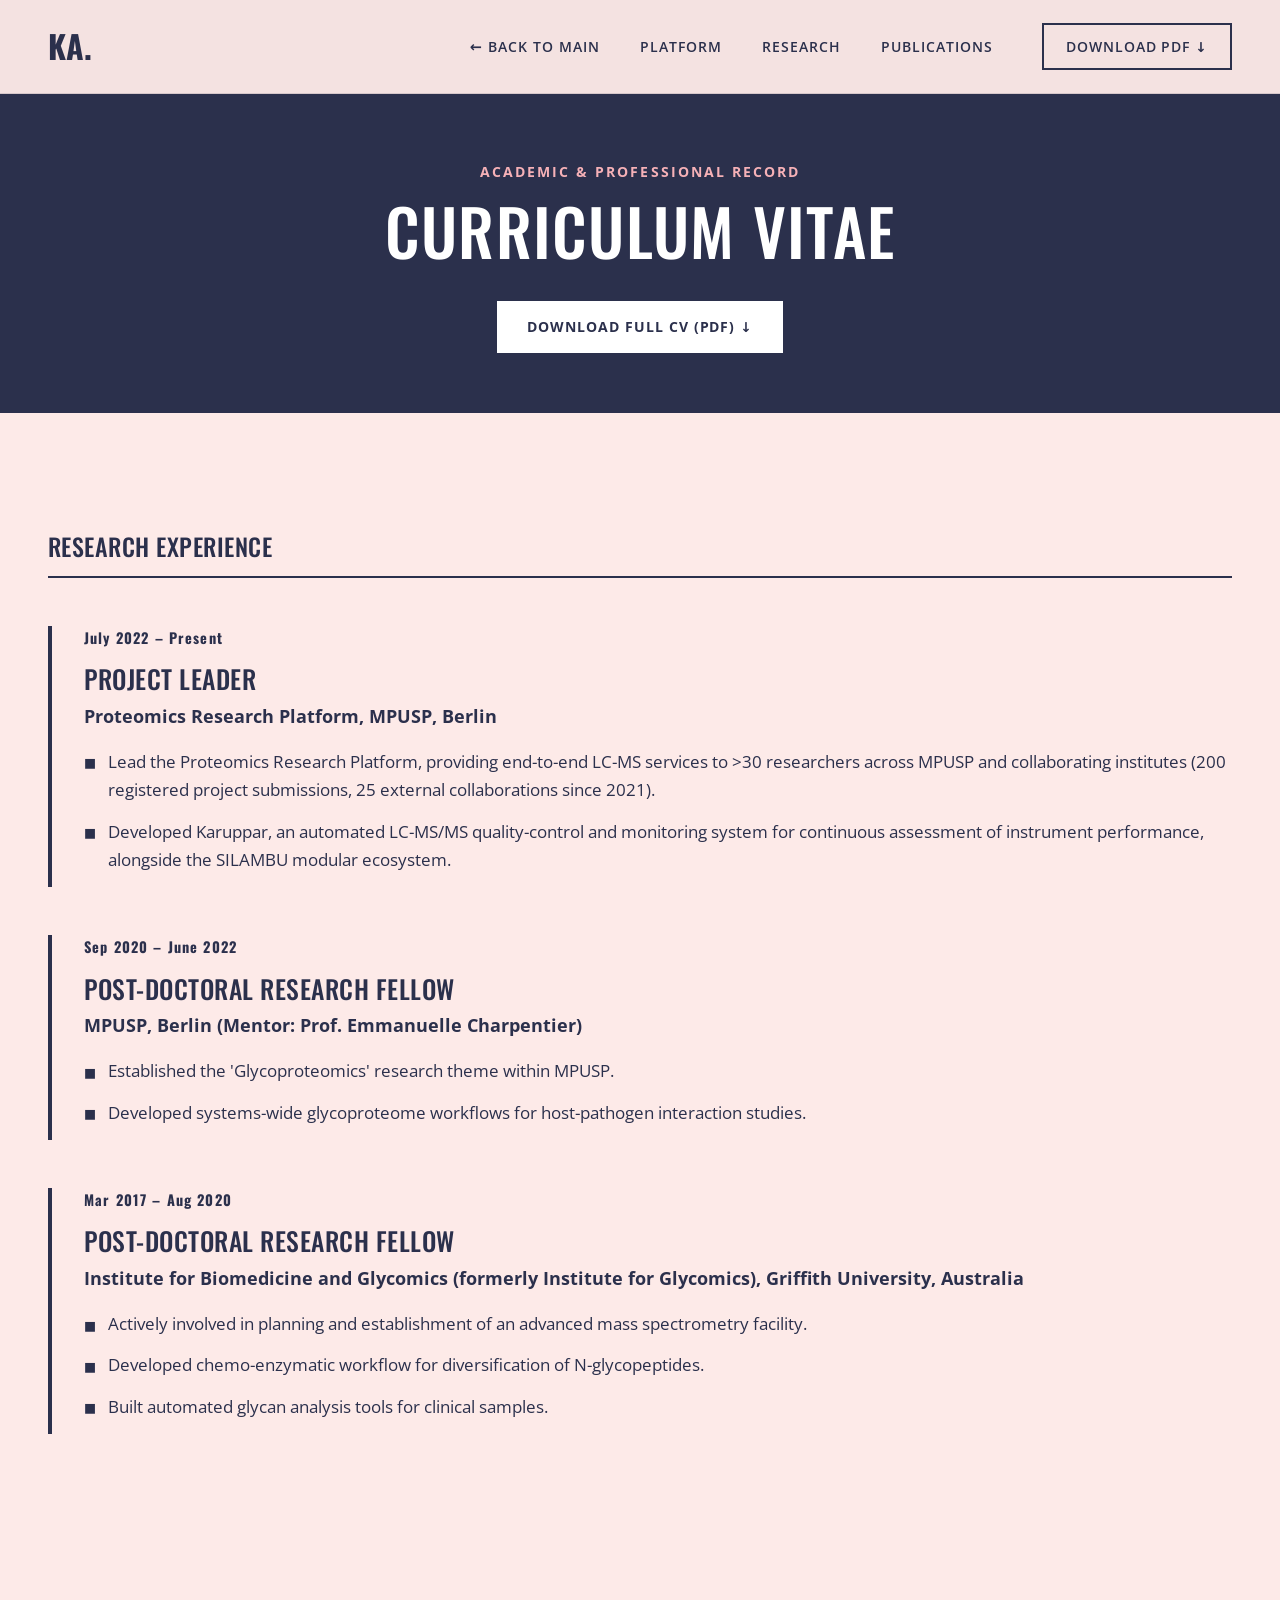
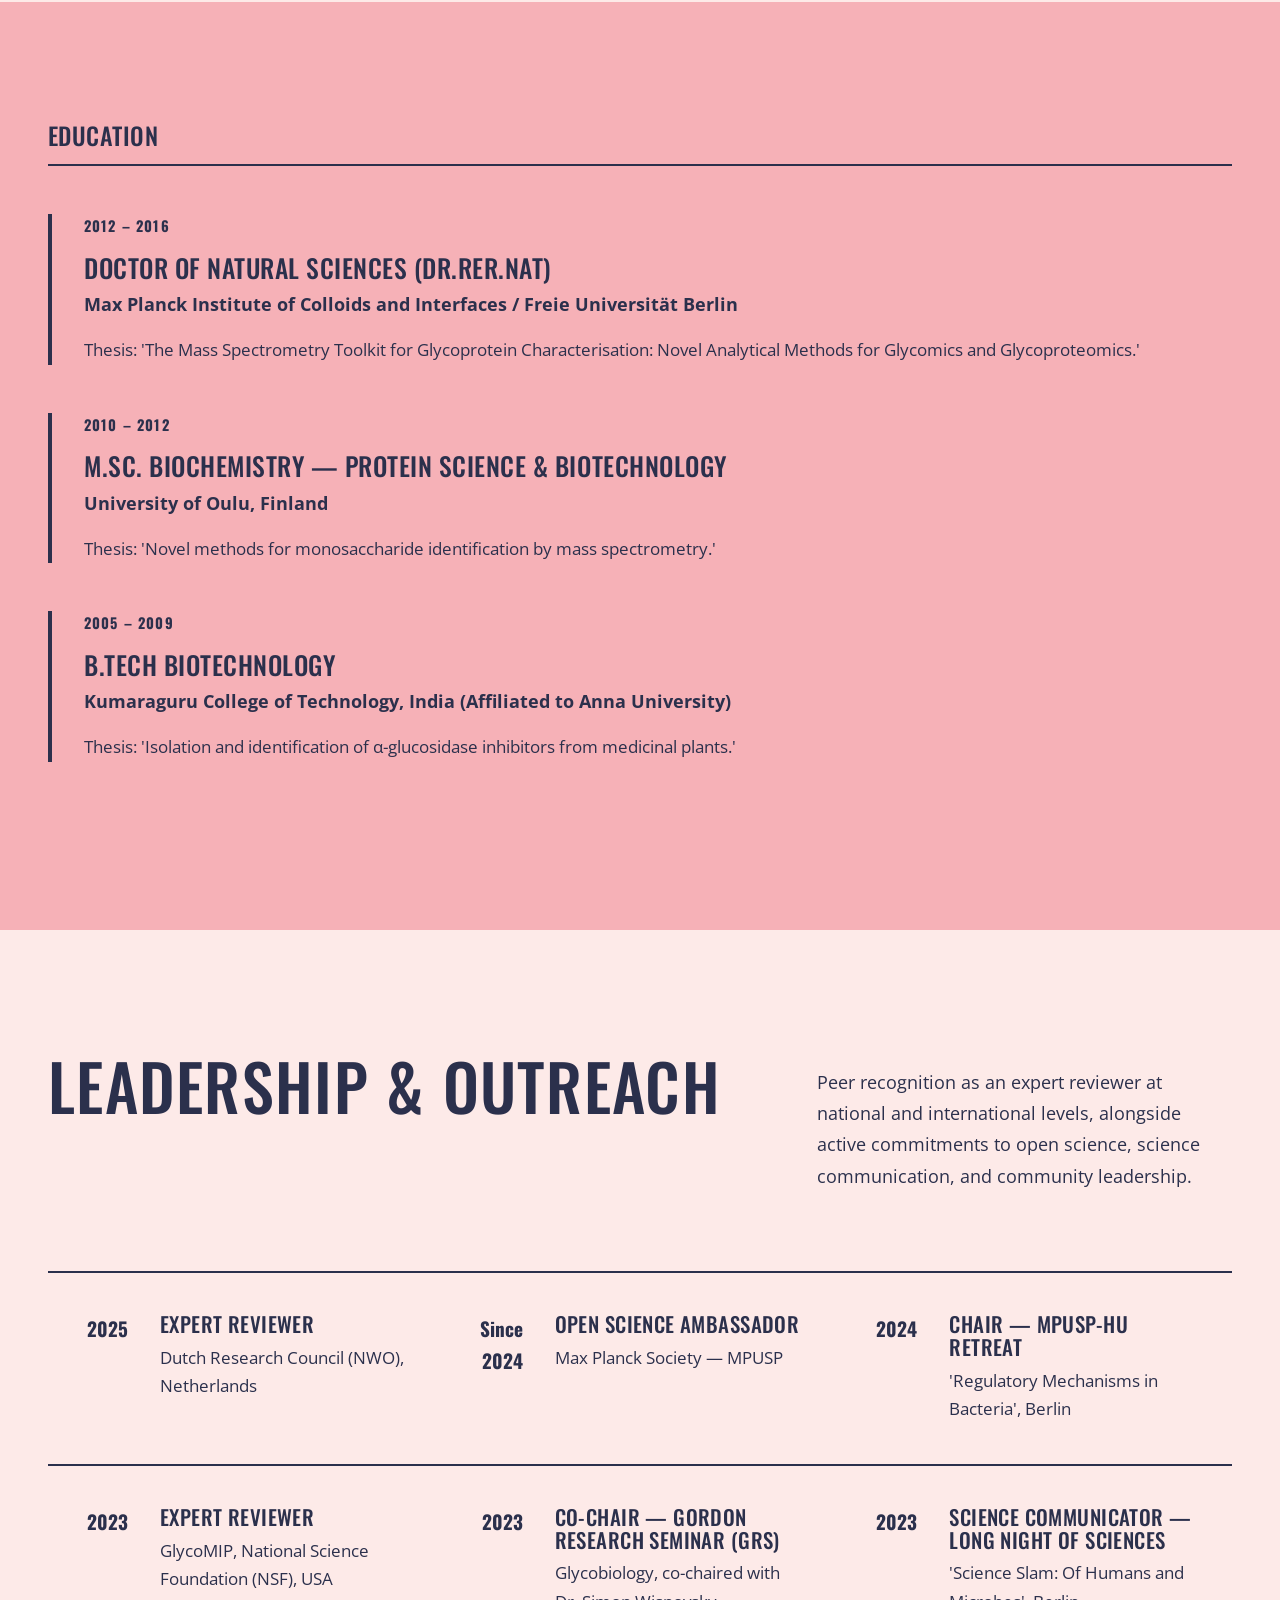
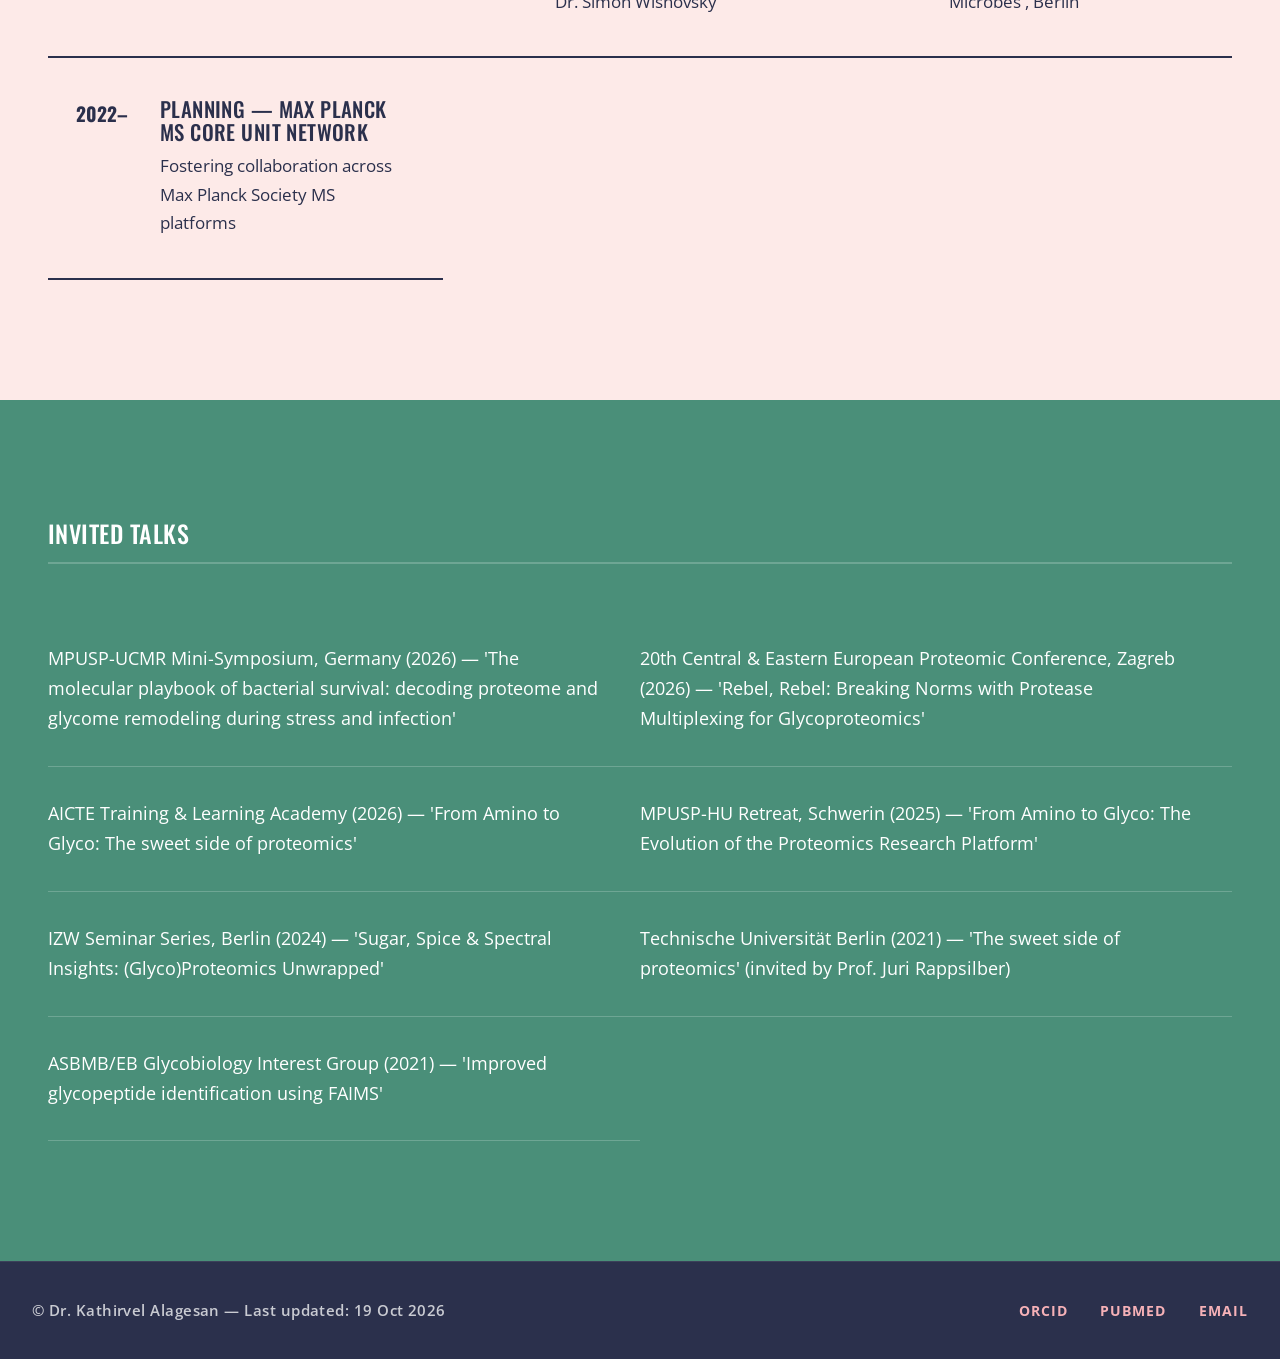
==== commit 997c343a: "Cv & research update" ====
--- a/cv.html
+++ b/cv.html
@@ -34,7 +34,6 @@
         <div class="hero-eyebrow">ACADEMIC &amp; PROFESSIONAL RECORD</div>
         <h1 style="font-size: clamp(3rem, 5vw, 5rem);">Curriculum Vitae</h1>
         <p style="font-size: 1.25rem; font-style: italic; color: rgba(255,255,255,0.9); margin-top: 1.2rem; max-width: 800px; margin-left: auto; margin-right: auto;">
-            A 15-year trajectory in mass spectrometry leadership, (glyco)proteomics innovation, and international scientific service.
         </p>
         <div style="margin-top: 2.2rem;">
             <a href="Alagesan_CV_2026.pdf" target="_blank" class="btn pub-btn">Download Full CV (PDF) ↓</a>
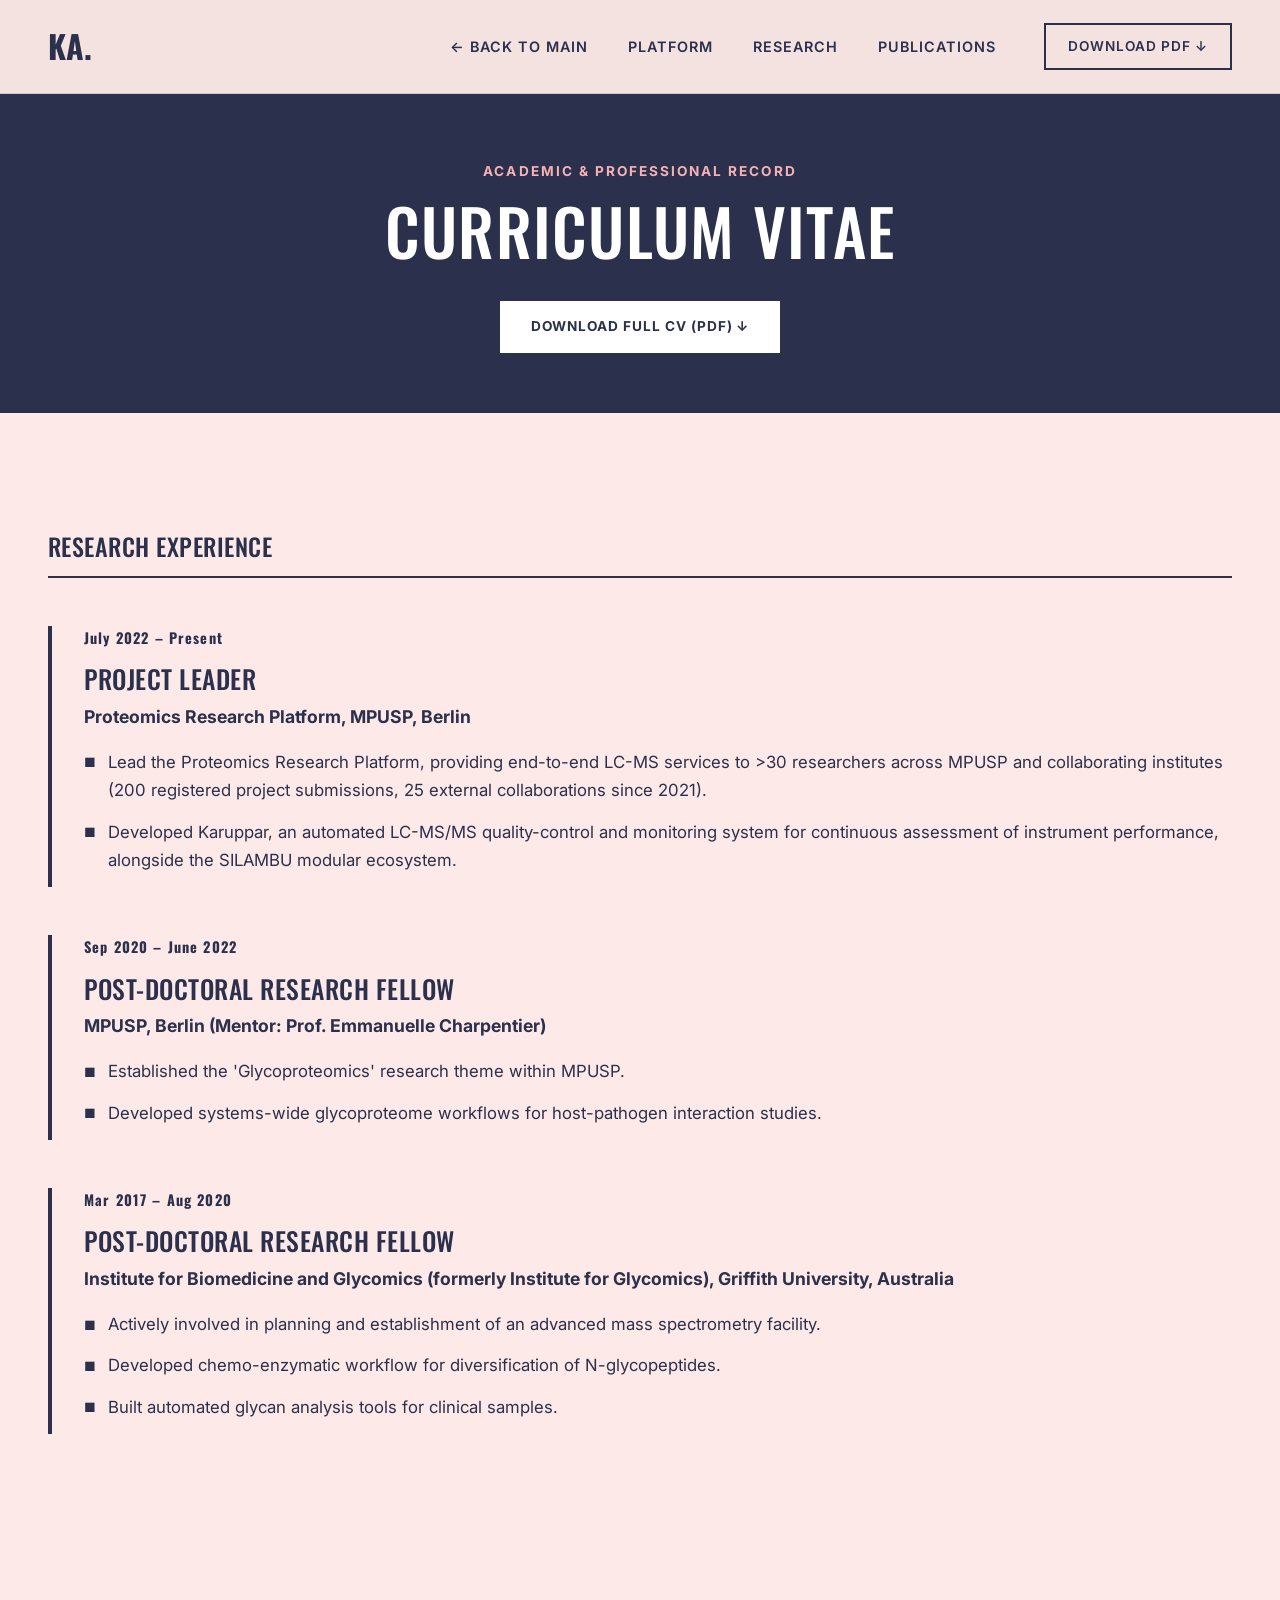
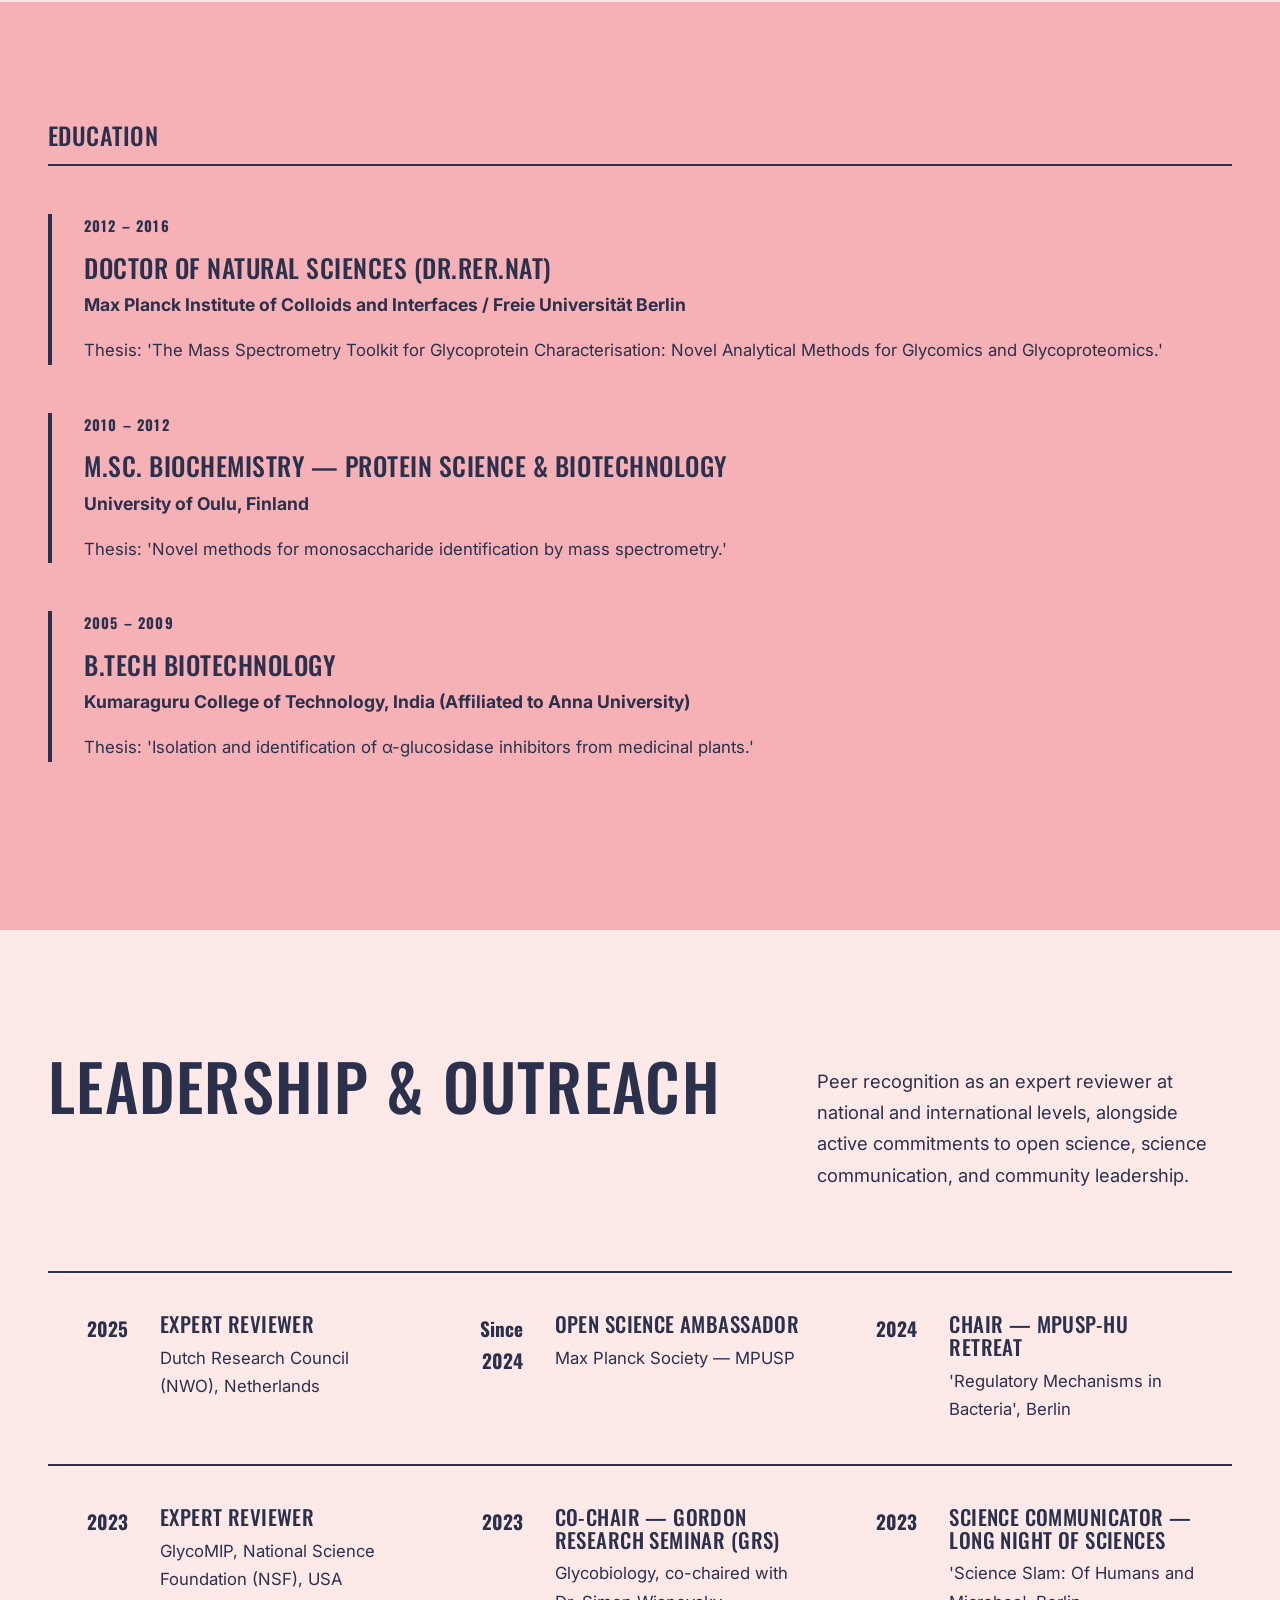
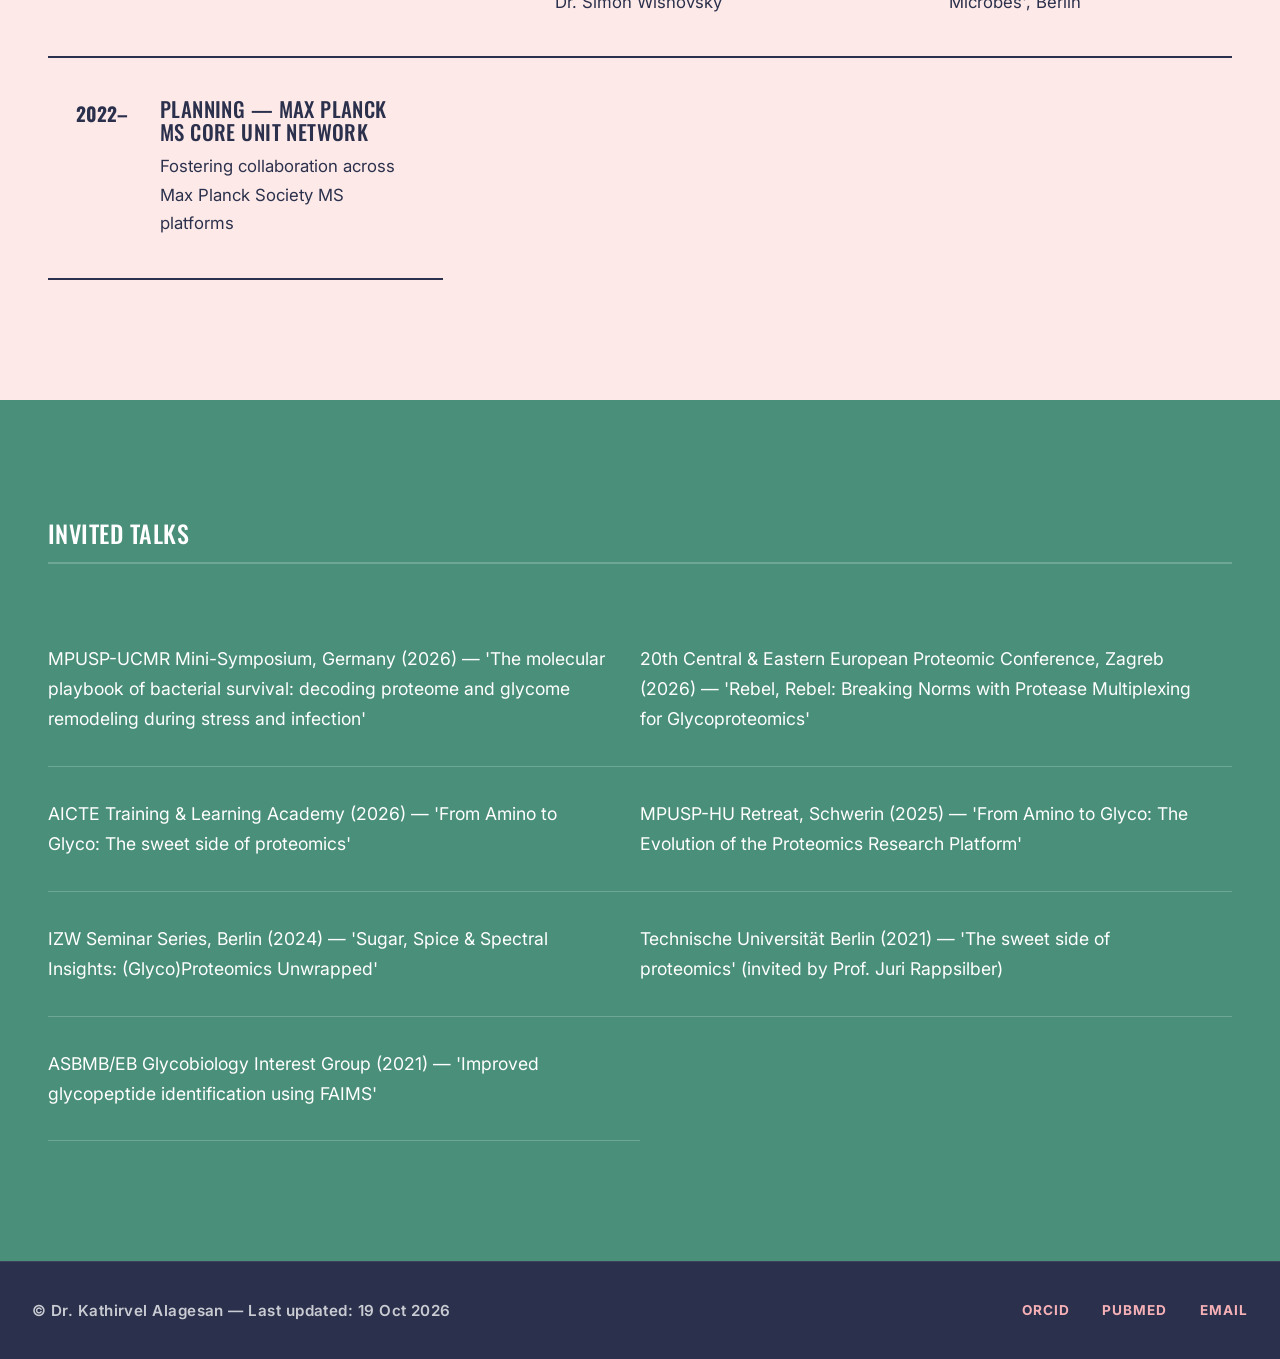
==== commit eea6682e: "update" ====
--- a/cv.html
+++ b/cv.html
@@ -8,7 +8,7 @@
     <title>Curriculum Vitae & Academic Record — Dr. Kathirvel Alagesan</title>
     <link rel="preconnect" href="https://fonts.googleapis.com">
     <link rel="preconnect" href="https://fonts.gstatic.com" crossorigin>
-    <link href="https://fonts.googleapis.com/css2?family=Oswald:wght@400;500;600;700&family=Open+Sans:wght@300;400;600;700&display=swap" rel="stylesheet">
+    <link href="https://fonts.googleapis.com/css2?family=Oswald:wght@400;500;600;700&family=Inter:wght@300;400;500;600;700&display=swap" rel="stylesheet">
     <link rel="stylesheet" href="style.css">
     <style>
         .page-header { padding: 160px 3rem 60px; text-align: center; }
--- a/style.css
+++ b/style.css
@@ -22,7 +22,7 @@
 
     /* Typography */
     --font-heading: 'Oswald', system-ui, -apple-system, sans-serif;
-    --font-body: 'Open Sans', system-ui, -apple-system, sans-serif;
+    --font-body: 'Inter', -apple-system, BlinkMacSystemFont, "Segoe UI", Roboto, Helvetica, Arial, sans-serif;
     --transition: all 0.35s cubic-bezier(0.25, 1, 0.5, 1);
 
     --max-width: 1360px;
@@ -340,26 +340,38 @@
 .about-links a:hover { color: var(--color-bg-teal) !important; }
 
 /* ==========================================================================
-   Dual Role Boxes
+   Role Boxes Triad
    ========================================================================== */
 .dual-role-container {
-    display: grid; grid-template-columns: 1fr 1fr; gap: 0; /* Seamless connection */
-    max-width: var(--max-width); margin: 0 auto;
+    display: grid; 
+    grid-template-columns: repeat(3, 1fr); 
+    gap: 0; /* Seamless connection */
+    max-width: var(--max-width); 
+    margin: 0 auto;
     border: 4px solid var(--color-text-main);
 }
 .role-box {
-    padding: 4rem 3rem; display: flex; flex-direction: column; align-items: flex-start;
-}
-.role-box h3 { font-size: 2.2rem; margin-bottom: 1.5rem; }
-.role-box p { font-size: 1.15rem; line-height: 1.6; margin-bottom: 3rem; flex: 1; }
+    padding: 3.5rem 2.5rem; 
+    display: flex; 
+    flex-direction: column; 
+    align-items: flex-start;
+}
+.role-box h3 { font-size: 1.85rem; margin-bottom: 1.25rem; line-height: 1.2; }
+.role-box p { font-size: 1.05rem; line-height: 1.65; margin-bottom: 2.5rem; flex: 1; }
 
 .role-box.navy { background: var(--color-bg-navy); color: #fff; }
 .role-box.navy h3 { color: #fff; }
-.role-box.navy p { color: rgba(255,255,255,0.8); }
+.role-box.navy p { color: rgba(255,255,255,0.85); }
 
 .role-box.peach { background: var(--color-bg-peach); color: var(--color-text-main); border-left: 4px solid var(--color-text-main); }
 .role-box.peach h3 { color: var(--color-text-main); }
-.role-box.peach p { color: rgba(43, 48, 76, 0.8); }
+.role-box.peach p { color: rgba(43, 48, 76, 0.85); }
+
+.role-box.teal { background: var(--color-bg-teal); color: #fff; border-left: 4px solid var(--color-text-main); }
+.role-box.teal h3 { color: #fff; }
+.role-box.teal p { color: rgba(255,255,255,0.92); }
+.role-box.teal .btn { border-color: #fff; color: #fff; }
+.role-box.teal .btn:hover { background: #fff; color: var(--color-bg-teal); }
 
 /* ==========================================================================
    The 3 Pillars Graphic
@@ -586,11 +598,14 @@
     .about-header { flex: none; }
     .hero-image-wrapper { flex: none; width: 100%; max-width: 480px; margin: 0 auto; }
 }
+@media (max-width: 992px) {
+    .dual-role-container { grid-template-columns: 1fr; }
+    .role-box.peach, .role-box.teal { border-left: none; border-top: 4px solid var(--color-text-main); }
+}
 @media (max-width: 768px) {
     .nav-links { display: none; }
     :root { --section-padding: 70px; }
-    .highlights-grid, .talks-list, .dual-role-container { grid-template-columns: 1fr; }
-    .role-box.peach { border-left: none; border-top: 4px solid var(--color-text-main); }
+    .highlights-grid, .talks-list { grid-template-columns: 1fr; }
     .project-info { padding: 2.5rem; }
     .hero-text h1 { font-size: 3rem; }
 }
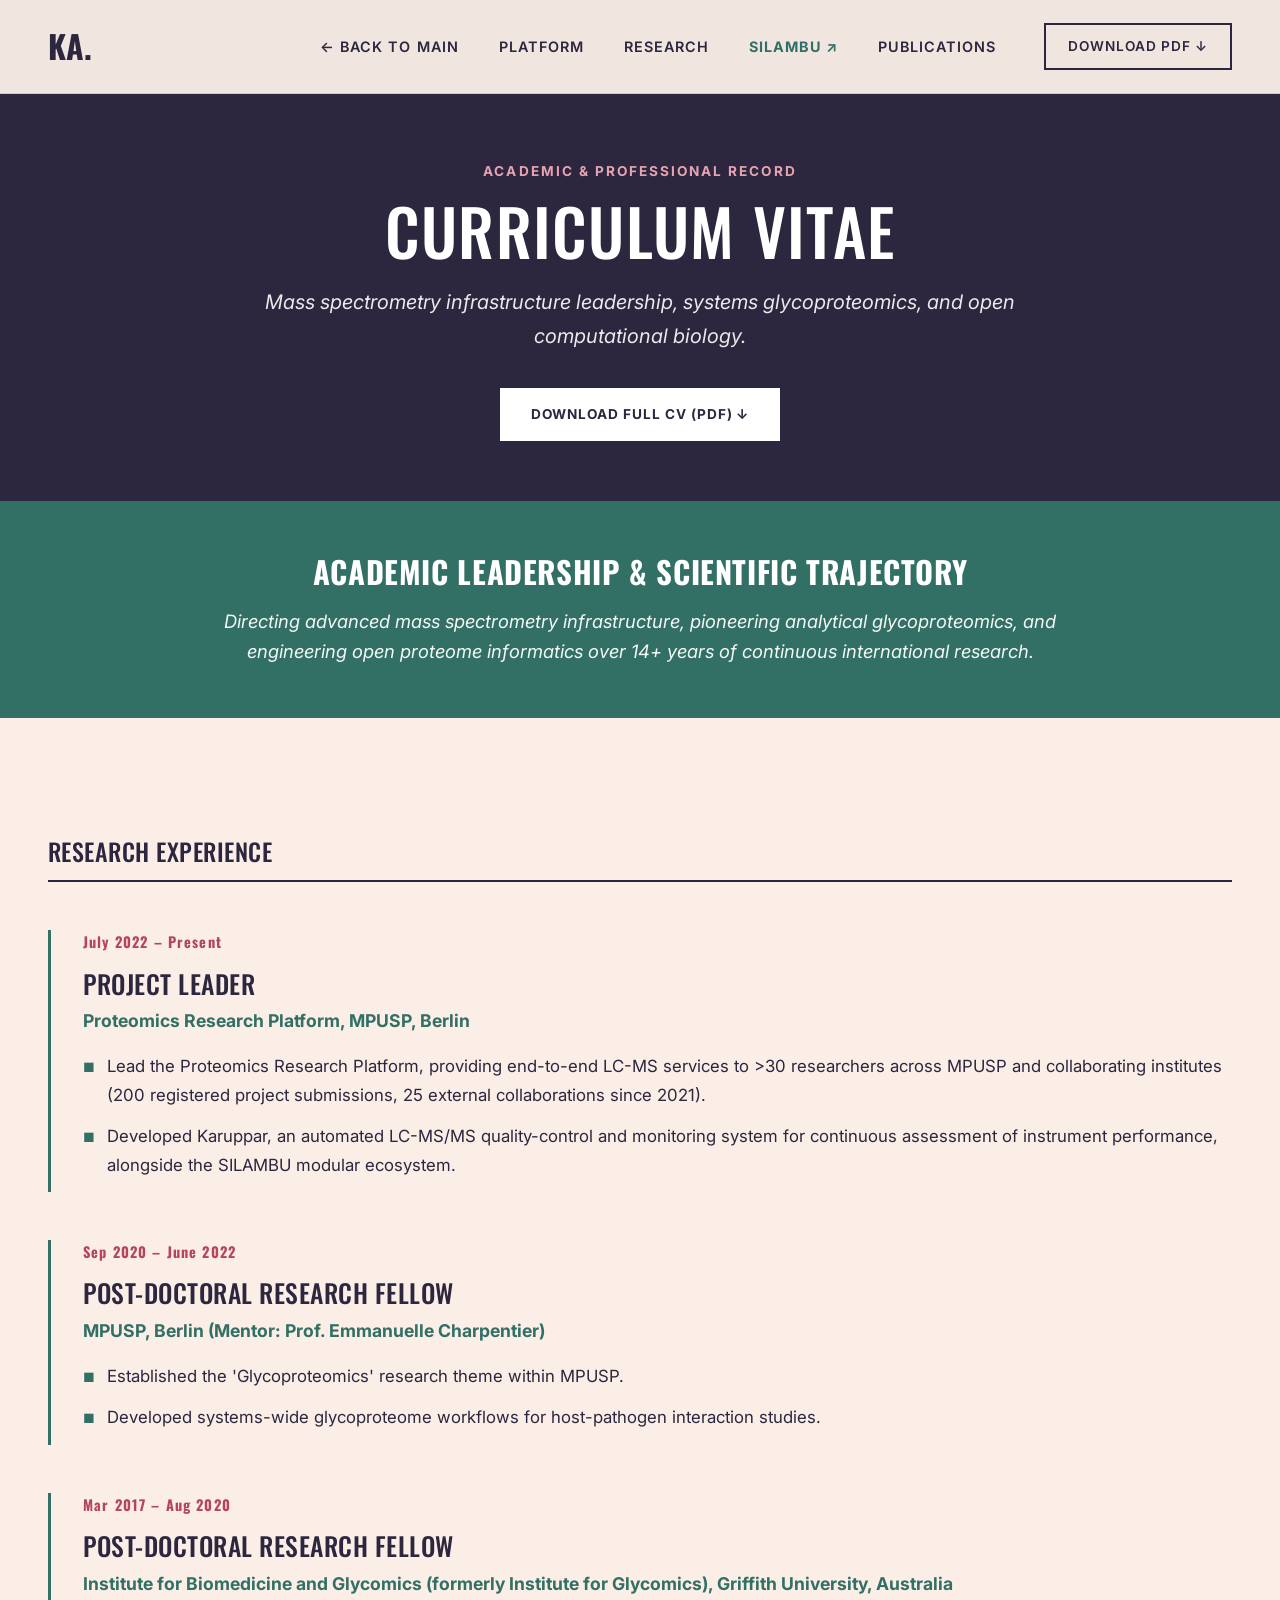
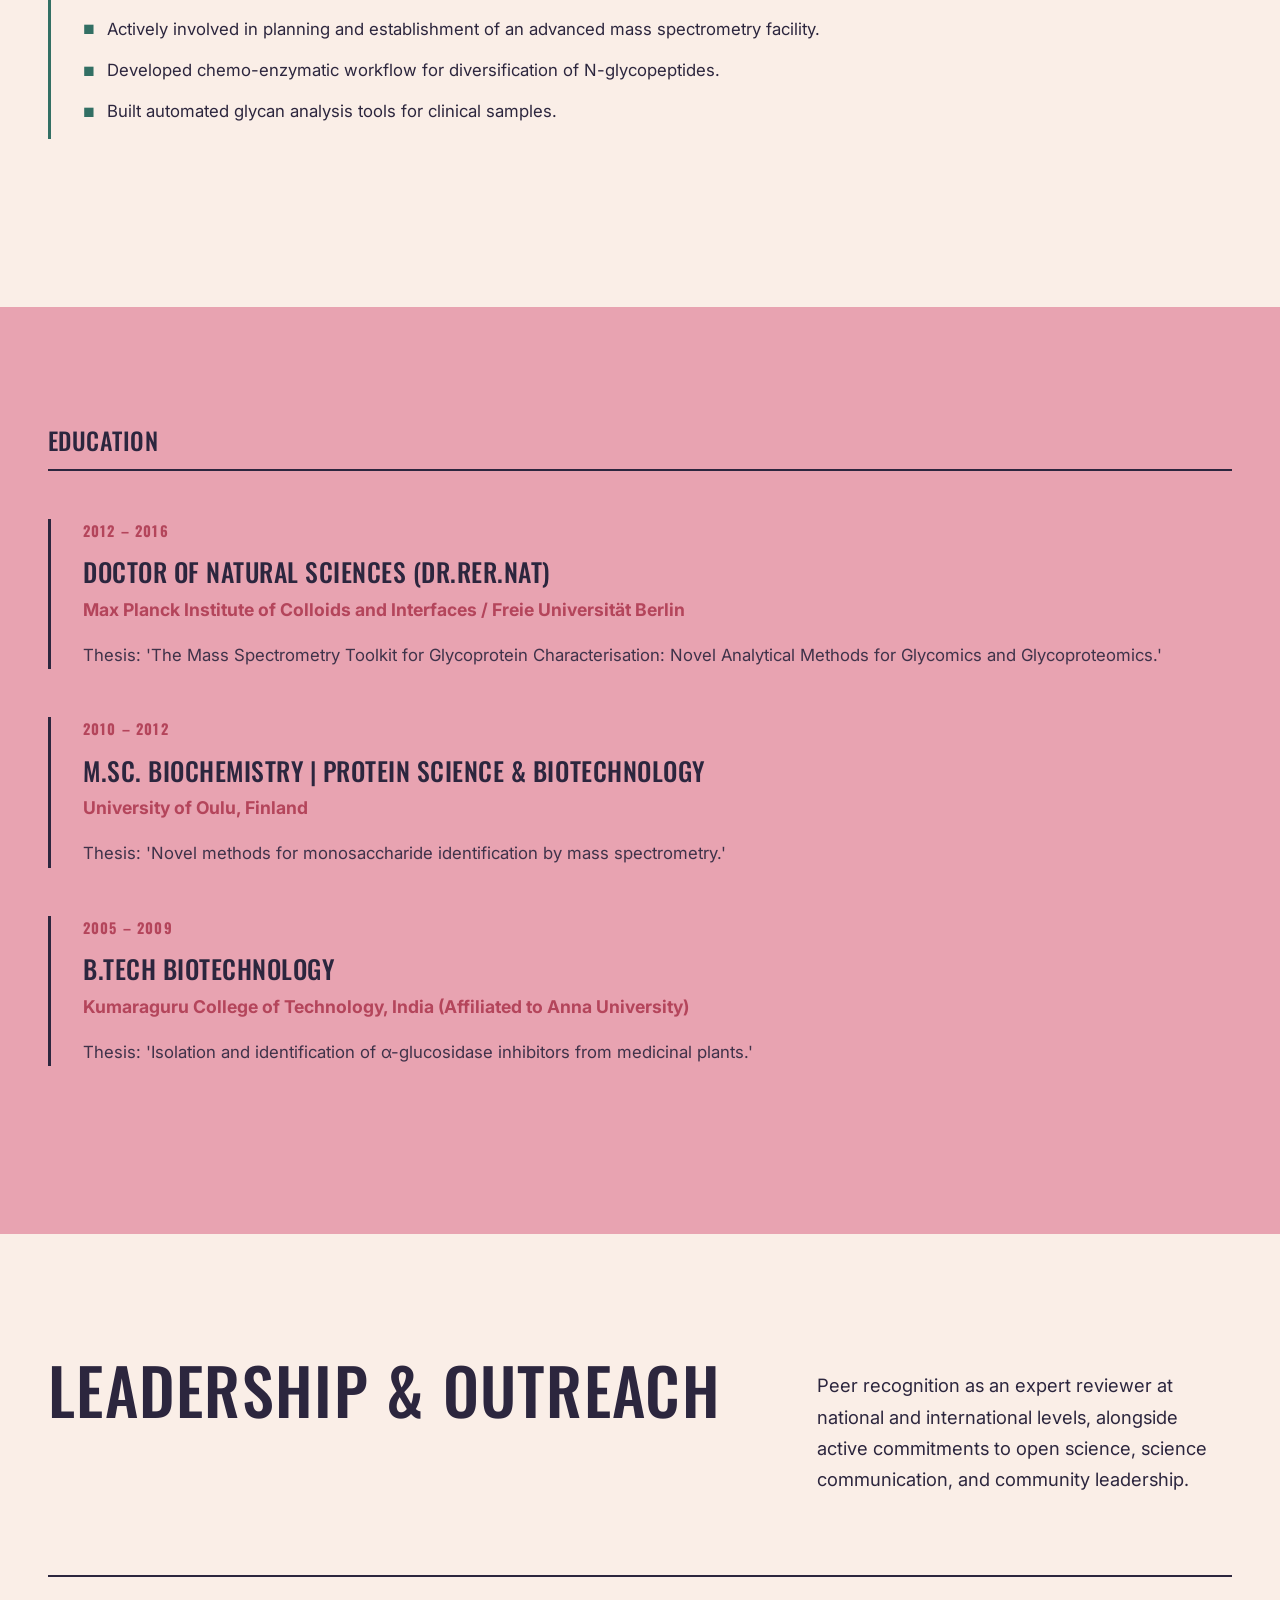
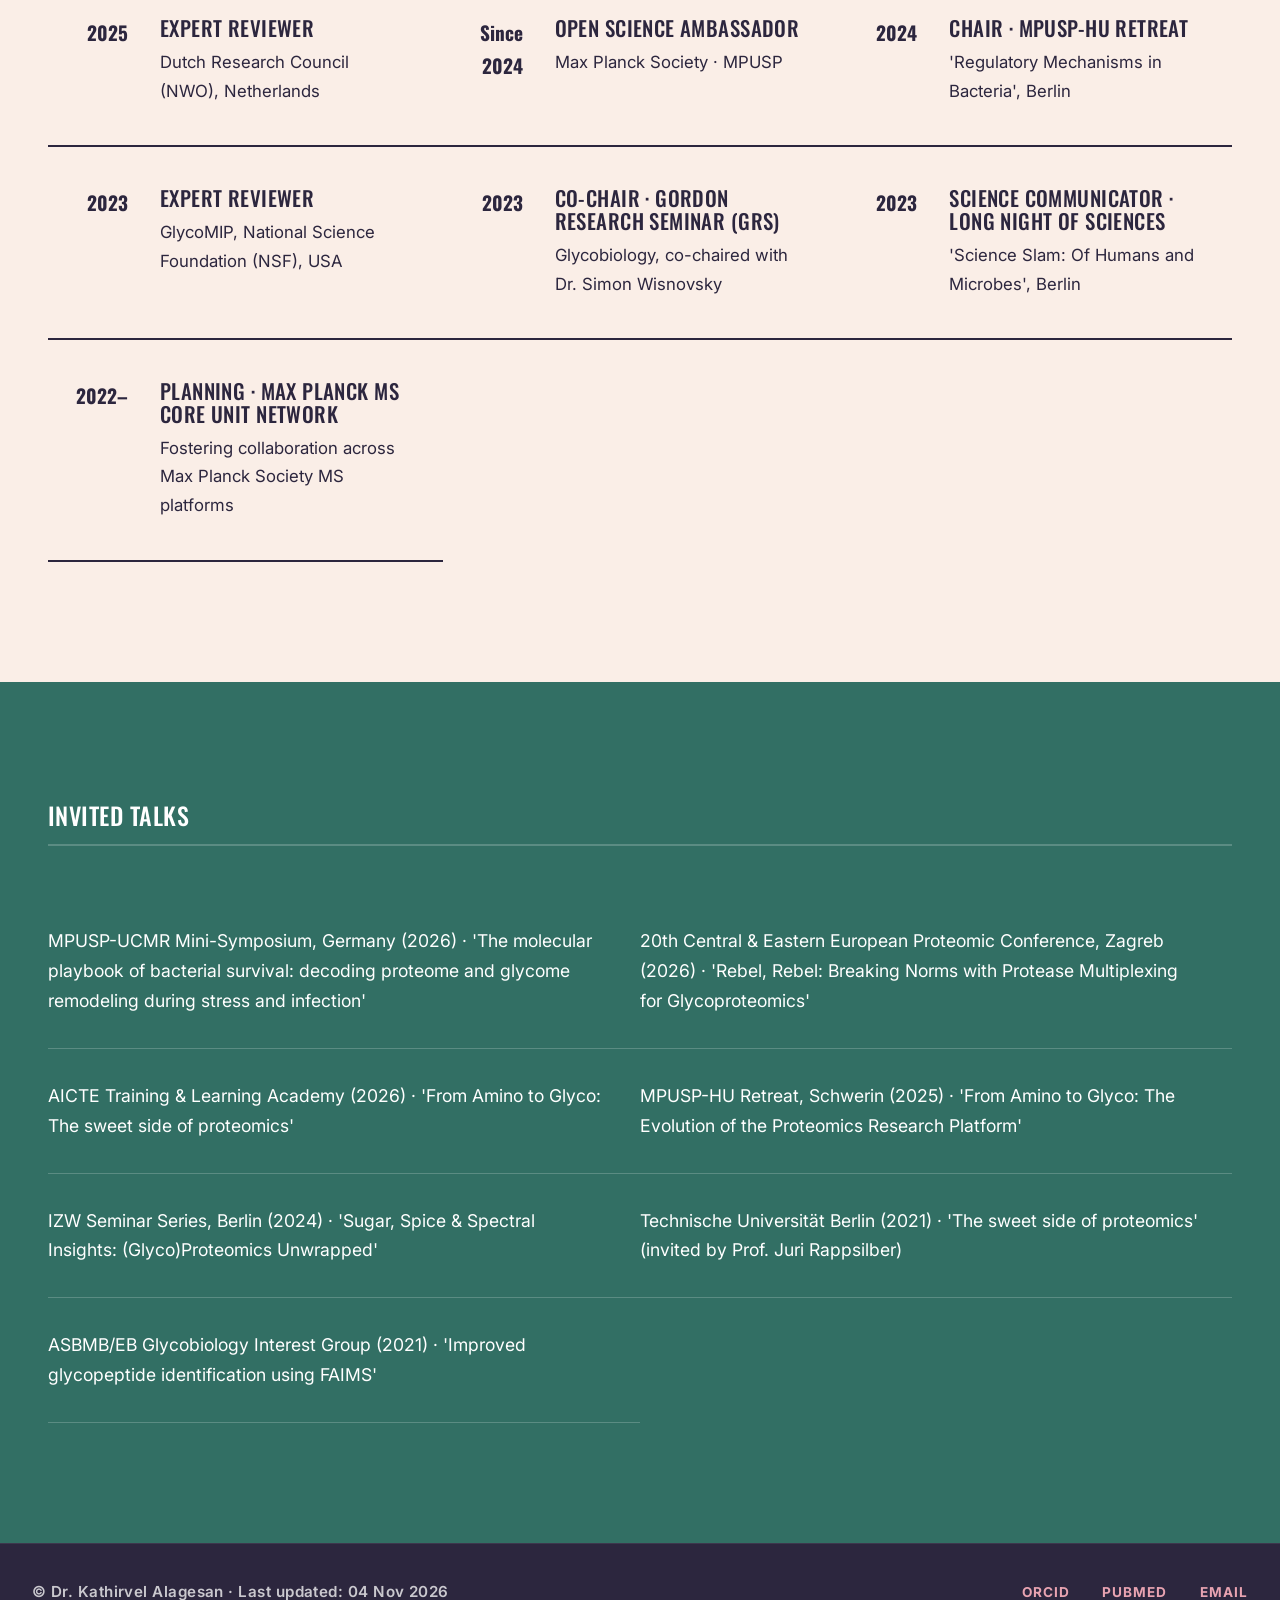
==== commit a07648c3: "restructured" ====
--- a/cv.html
+++ b/cv.html
@@ -5,16 +5,67 @@
     <meta name="viewport" content="width=device-width, initial-scale=1.0">
     <meta name="description" content="Curriculum Vitae, Education, Academic Leadership, and Invited Talks of Dr. Kathirvel Alagesan.">
     <meta name="google-site-verification" content="M2EP-Uqpj0NQas1eNHSiCozvgyFSXLWA8i90FR-kQQc" />
-    <title>Curriculum Vitae & Academic Record — Dr. Kathirvel Alagesan</title>
+    <title>Curriculum Vitae &amp; Academic Record | Dr. Kathirvel Alagesan</title>
     <link rel="preconnect" href="https://fonts.googleapis.com">
     <link rel="preconnect" href="https://fonts.gstatic.com" crossorigin>
     <link href="https://fonts.googleapis.com/css2?family=Oswald:wght@400;500;600;700&family=Inter:wght@300;400;500;600;700&display=swap" rel="stylesheet">
+    <link rel="stylesheet" href="https://cdnjs.cloudflare.com/ajax/libs/font-awesome/6.4.2/css/all.min.css">
     <link rel="stylesheet" href="style.css">
     <style>
         .page-header { padding: 160px 3rem 60px; text-align: center; }
+
+        /* Timeline on Peach (Experience) - Light, airy, high contrast */
+        .bg-peach .column-title {
+            color: var(--color-bg-navy);
+            border-bottom: 2px solid var(--color-bg-navy);
+        }
+        .bg-peach .timeline-item {
+            border-left: 3px solid var(--color-bg-teal);
+        }
+        .bg-peach .timeline-date {
+            color: var(--color-accent);
+            font-weight: 700;
+        }
+        .bg-peach .timeline-content h3 {
+            color: var(--color-bg-navy);
+        }
+        .bg-peach .timeline-content h4 {
+            color: var(--color-bg-teal);
+            font-weight: 700;
+        }
+        .bg-peach .timeline-content p,
+        .bg-peach .timeline-content ul {
+            color: var(--color-text-main);
+        }
+        .bg-peach .timeline-content li::before {
+            color: var(--color-bg-teal);
+        }
+
+        /* Timeline on Pink (Education) - Soft academic accent */
+        .bg-pink .column-title {
+            color: var(--color-bg-navy);
+            border-bottom: 2px solid var(--color-bg-navy);
+        }
+        .bg-pink .timeline-item {
+            border-left: 3px solid var(--color-bg-navy);
+        }
+        .bg-pink .timeline-date {
+            color: var(--color-accent);
+            font-weight: 700;
+        }
+        .bg-pink .timeline-content h3 {
+            color: var(--color-bg-navy);
+        }
+        .bg-pink .timeline-content h4 {
+            color: var(--color-accent);
+            font-weight: 700;
+        }
+        .bg-pink .timeline-content p {
+            color: rgba(44, 38, 62, 0.9);
+        }
     </style>
 </head>
-<body>
+<body class="bg-peach">
 
     <nav class="navbar">
         <div class="nav-content">
@@ -23,25 +74,35 @@
                 <li><a href="index.html">← Back to Main</a></li>
                 <li><a href="platform-details.html">Platform</a></li>
                 <li><a href="research.html">Research</a></li>
+                <li><a href="https://kathiralagesan.github.io/silambu/" target="_blank" style="color: var(--color-bg-teal); font-weight: 700;">SILAMBU ↗</a></li>
                 <li><a href="index.html#highlights">Publications</a></li>
             </ul>
             <a href="Alagesan_CV_2026.pdf" target="_blank" class="nav-cta">Download PDF ↓</a>
         </div>
     </nav>
 
-    <!-- Header -->
+    <!-- 1. Header (NAVY) -->
     <header class="page-header bg-navy">
         <div class="hero-eyebrow">ACADEMIC &amp; PROFESSIONAL RECORD</div>
         <h1 style="font-size: clamp(3rem, 5vw, 5rem);">Curriculum Vitae</h1>
         <p style="font-size: 1.25rem; font-style: italic; color: rgba(255,255,255,0.9); margin-top: 1.2rem; max-width: 800px; margin-left: auto; margin-right: auto;">
+            Mass spectrometry infrastructure leadership, systems glycoproteomics, and open computational biology.
         </p>
         <div style="margin-top: 2.2rem;">
             <a href="Alagesan_CV_2026.pdf" target="_blank" class="btn pub-btn">Download Full CV (PDF) ↓</a>
         </div>
     </header>
 
+    <!-- 2. Tagline Banner (TEAL) -->
+    <div class="tagline-banner bg-teal">
+        <div class="tagline-content">
+            <h2>Academic Leadership &amp; Scientific Trajectory</h2>
+            <p>Directing advanced mass spectrometry infrastructure, pioneering analytical glycoproteomics, and engineering open proteome informatics over 14+ years of continuous international research.</p>
+        </div>
+    </div>
+
     <main>
-        <!-- Research Experience -->
+        <!-- 3. Research Experience (PEACH) - Light, clear & breathable -->
         <section id="experience" class="section bg-peach">
             <div class="section-content">
                 <h2 class="column-title">Research Experience</h2>
@@ -49,7 +110,7 @@
             </div>
         </section>
 
-        <!-- Education -->
+        <!-- 4. Education (PINK) - Compact degree timeline -->
         <section id="education" class="section bg-pink">
             <div class="section-content">
                 <h2 class="column-title">Education</h2>
@@ -57,7 +118,7 @@
             </div>
         </section>
 
-        <!-- Leadership & Service -->
+        <!-- 5. Leadership & Service (PEACH) -->
         <section id="leadership" class="section bg-peach">
             <div class="section-content">
                 <div class="section-header-split">
@@ -70,7 +131,7 @@
             </div>
         </section>
 
-        <!-- Talks -->
+        <!-- 6. Talks (TEAL) -->
         <section id="talks" class="section bg-teal">
             <div class="section-content">
                 <h2 class="column-title" style="border-bottom-color: rgba(255,255,255,0.2); color: #fff;">Invited Talks</h2>
@@ -79,13 +140,14 @@
         </section>
     </main>
 
+    <!-- Footer -->
     <footer>
         <div class="footer-content">
-            <p class="footer-sub">&copy; Dr. Kathirvel Alagesan — Last updated: <span id="last-update"></span></p>
+            <p class="footer-sub">&copy; Dr. Kathirvel Alagesan · Last updated: <span id="last-update"></span></p>
             <div class="footer-links">
-                <a id="footer-orcid" href="#" target="_blank">ORCID</a>
-                <a id="footer-pubmed" href="#" target="_blank">PubMed</a>
-                <a id="footer-email" href="#">Email</a>
+                <a id="footer-orcid" href="https://orcid.org/0000-0002-7596-5558" target="_blank">ORCID</a>
+                <a id="footer-pubmed" href="https://pubmed.ncbi.nlm.nih.gov/?term=Alagesan+K%5BAuthor%5D&sort=date" target="_blank">PubMed</a>
+                <a id="footer-email" href="mailto:alagesan@mpusp.mpg.de">Email</a>
             </div>
         </div>
     </footer>
--- a/style.css
+++ b/style.css
@@ -1,32 +1,28 @@
 /* ==========================================================================
-   CSS Variables — True Bennett Tea Color Blocking
+   CSS Variables: KA. Portfolio Theme: Madurai Ruby
    ========================================================================== */
 :root {
-    --color-bg-peach: #fdeae8; /* Soft cream/peach base */
-    --color-bg-pink: #f6b1b7;  /* Bennett Pink */
-    --color-bg-navy: #2b304c;  /* Deep Navy */
-    --color-bg-teal: #4a8f79;  /* Sage/Teal */
-    
-    --color-text-main: #2b304c;
-    --color-text-light: #ffffff;
-    --color-text-muted: rgba(43, 48, 76, 0.7);
-    --color-text-muted-light: rgba(255, 255, 255, 0.7);
-    
-    --color-accent: #3898ec;
-    --color-border: rgba(43, 48, 76, 0.15);
-    
-    /* Colors for the 3 Pillars Cards */
-    --color-pillar-pink: #9a2b58;
-    --color-pillar-blue: #328ab8;
-    --color-pillar-green: #3f7b2c;
-
-    /* Typography */
-    --font-heading: 'Oswald', system-ui, -apple-system, sans-serif;
-    --font-body: 'Inter', -apple-system, BlinkMacSystemFont, "Segoe UI", Roboto, Helvetica, Arial, sans-serif;
-    --transition: all 0.35s cubic-bezier(0.25, 1, 0.5, 1);
-
-    --max-width: 1360px;
-    --section-padding: 120px;
+  --color-bg-navy: #2C263E;
+  --color-bg-peach: #FAEEE7;
+  --color-bg-pink: #E8A3B1;
+  --color-bg-teal: #326F64;
+  --color-text-main: #2C263E;
+  --color-text-light: #FFFFFF;
+  --color-accent: #B4455B;
+  --color-border: rgba(44, 38, 62, 0.15);
+  --color-text-muted: rgba(44, 38, 62, 0.72);
+  --color-text-muted-light: rgba(255, 255, 255, 0.78);
+  --color-pillar-pink: #E8A3B1;
+  --color-pillar-blue: #B4455B;
+  --color-pillar-green: #326F64;
+
+  /* Typography */
+  --font-heading: 'Oswald', system-ui, -apple-system, sans-serif;
+  --font-body: 'Inter', -apple-system, BlinkMacSystemFont, "Segoe UI", Roboto, Helvetica, Arial, sans-serif;
+  --transition: all 0.35s cubic-bezier(0.25, 1, 0.5, 1);
+
+  --max-width: 1360px;
+  --section-padding: 120px;
 }
 
 /* ==========================================================================
@@ -123,25 +119,25 @@
    Hero
    ========================================================================== */
 .hero {
-    padding: 180px 3rem 100px;
+    padding: 125px 3rem 60px;
     display: flex; align-items: center;
 }
 .hero-content {
     max-width: var(--max-width); margin: 0 auto;
-    display: flex; align-items: center; gap: 6rem;
+    display: flex; align-items: center; gap: 4rem;
 }
 .hero-text { flex: 1; }
 .hero-text h1 {
-    font-size: clamp(4rem, 7vw, 6rem); /* Huge, dramatic Oswald */
-    margin-bottom: 0.5rem; line-height: 1;
+    font-size: clamp(2.8rem, 5vw, 4.2rem);
+    margin-bottom: 0.4rem; line-height: 1.05;
 }
 .hero-title {
-    font-size: 1.5rem; font-weight: 600; color: var(--color-bg-pink); /* Contrast pop on navy */
-    margin-bottom: 0.5rem; font-family: var(--font-body);
+    font-size: 1.3rem; font-weight: 600; color: var(--color-bg-pink);
+    margin-bottom: 0.4rem; font-family: var(--font-body);
 }
 .hero-institution {
-    font-size: 1.1rem; color: var(--color-text-muted-light);
-    margin-bottom: 2.5rem;
+    font-size: 1.05rem; color: var(--color-text-muted-light);
+    margin-bottom: 0.85rem;
 }
 .hero-actions { display: flex; gap: 1.5rem; margin-bottom: 2.5rem; flex-wrap: wrap; }
 .hero-links { display: flex; align-items: center; gap: 1rem; font-size: 0.9rem; }
@@ -198,28 +194,29 @@
     color: #ffffff;
 }
 
-.hero-image-wrapper { flex: 0 0 380px; }
+.hero-image-wrapper { flex: 0 0 290px; }
 .hero-image-wrapper img {
-    width: 100%; height: 500px; object-fit: cover;
-    border: 4px solid var(--color-bg-pink); /* Add framed aesthetic */
+    width: 100%; height: 380px; object-fit: cover;
+    border: 3px solid var(--color-bg-pink);
+    border-radius: 4px;
 }
 
 /* ==========================================================================
    Tagline Banner
    ========================================================================== */
 .tagline-banner {
-    padding: 4.5rem 2rem;
+    padding: 3.2rem 2rem;
     text-align: center;
 }
 .tagline-content {
-    max-width: 1200px;
+    max-width: 1100px;
     margin: 0 auto;
 }
 .tagline-banner h2 {
-    font-size: clamp(1.8rem, 2.7vw, 2.6rem);
+    font-size: clamp(1.6rem, 2.4vw, 2.3rem);
     font-weight: 700;
     line-height: 1.3;
-    margin-bottom: 1.25rem;
+    margin-bottom: 0.9rem;
     color: #ffffff;
     white-space: normal;
 }
@@ -230,11 +227,11 @@
 }
 .tagline-banner p,
 #profile-tagline-subtitle {
-    font-size: 1.25rem;
+    font-size: 1.15rem;
     font-style: italic;
-    line-height: 1.7;
+    line-height: 1.65;
     color: rgba(255, 255, 255, 0.95);
-    max-width: 900px;
+    max-width: 850px;
     margin: 0 auto;
 }
 
@@ -309,7 +306,7 @@
 }
 
 /* ==========================================================================
-   Sections — Layout
+   Sections: Layout
    ========================================================================== */
 .section { padding: var(--section-padding) 3rem; }
 .section-content { max-width: var(--max-width); margin: 0 auto; }
@@ -340,7 +337,46 @@
 .about-links a:hover { color: var(--color-bg-teal) !important; }
 
 /* ==========================================================================
-   Role Boxes Triad
+   Author Chips (SILAMBU Style Contact & Links)
+   ========================================================================== */
+.author-chip-group {
+    display: flex;
+    flex-wrap: wrap;
+    gap: 0.75rem;
+    align-items: center;
+}
+.author-chip {
+    background: #ffffff;
+    border: 2px solid var(--color-text-main);
+    color: var(--color-text-main);
+    padding: 0.55rem 1.15rem;
+    border-radius: 6px;
+    font-size: 0.88rem;
+    font-weight: 600;
+    display: inline-flex;
+    align-items: center;
+    gap: 0.5rem;
+    text-decoration: none;
+    transition: var(--transition);
+}
+.author-chip i {
+    font-size: 1rem;
+    color: var(--color-bg-teal);
+    transition: var(--transition);
+}
+.author-chip:hover {
+    background: var(--color-text-main);
+    color: #ffffff;
+    border-color: var(--color-text-main);
+    transform: translateY(-2px);
+    box-shadow: 0 4px 12px rgba(43, 48, 76, 0.15);
+}
+.author-chip:hover i {
+    color: #ffffff;
+}
+
+/* ==========================================================================
+   Role Boxes Triad & Subpage Boxes
    ========================================================================== */
 .dual-role-container {
     display: grid; 
@@ -349,6 +385,11 @@
     max-width: var(--max-width); 
     margin: 0 auto;
     border: 4px solid var(--color-text-main);
+}
+/* When used on subpages with 2 boxes */
+.dual-role-container:has(> :last-child:nth-child(2)),
+.dual-boxes-2 {
+    grid-template-columns: repeat(2, 1fr) !important;
 }
 .role-box {
     padding: 3.5rem 2.5rem; 
@@ -437,42 +478,147 @@
 }
 
 /* ==========================================================================
-   Publication Highlights (on Navy background)
+   Clean Publication List (Standard across all pages)
+   ========================================================================== */
+.platform-pub-list {
+    list-style: none;
+    padding: 0;
+    margin: 2.5rem 0 0 0;
+}
+.platform-pub-item {
+    padding: 1.4rem 0;
+    border-bottom: 1px solid rgba(43, 48, 76, 0.15);
+    display: flex;
+    flex-direction: column;
+    gap: 0.4rem;
+}
+.platform-pub-item:first-child {
+    border-top: 1px solid rgba(43, 48, 76, 0.15);
+}
+.platform-pub-meta {
+    display: flex;
+    align-items: center;
+    gap: 0.75rem;
+    flex-wrap: wrap;
+}
+.platform-pub-journal {
+    font-family: var(--font-heading);
+    font-size: 0.9rem;
+    font-weight: 700;
+    text-transform: uppercase;
+    letter-spacing: 0.06em;
+    color: var(--color-accent);
+}
+.platform-pub-title {
+    font-size: 1.15rem;
+    font-weight: 700;
+    color: var(--color-bg-navy);
+    text-decoration: none;
+    line-height: 1.45;
+    transition: opacity 0.2s;
+}
+.platform-pub-title:hover {
+    opacity: 0.7;
+    text-decoration: underline;
+}
+.platform-pub-desc {
+    font-size: 0.98rem;
+    color: var(--color-bg-navy);
+    line-height: 1.6;
+    opacity: 0.9;
+}
+
+/* Publication List on Navy (e.g. index.html Highlights) */
+#highlights .section-header-split {
+    margin-bottom: 2.2rem;
+}
+.bg-navy .platform-pub-item {
+    background: transparent !important;
+    box-shadow: none !important;
+    border-radius: 0 !important;
+    padding: 1.35rem 0;
+    border-bottom: 1px solid rgba(255, 255, 255, 0.16);
+}
+.bg-navy .platform-pub-item:first-child {
+    border-top: 1px solid rgba(255, 255, 255, 0.16);
+}
+.bg-navy .platform-pub-journal {
+    color: var(--color-bg-pink);
+    font-size: 0.88rem;
+    font-weight: 700;
+    letter-spacing: 0.08em;
+}
+.bg-navy .platform-pub-title {
+    color: #ffffff;
+    font-size: 1.18rem;
+    font-weight: 600;
+    line-height: 1.45;
+}
+.bg-navy .platform-pub-title:hover {
+    color: var(--color-bg-pink);
+    opacity: 1;
+}
+.bg-navy .platform-pub-desc {
+    color: rgba(255, 255, 255, 0.82);
+    font-size: 0.98rem;
+    line-height: 1.6;
+}
+
+/* ==========================================================================
+   Publication Highlights (2x2 Grid without Images)
    ========================================================================== */
 .pub-links-block { flex: 1; padding-top: 1rem; }
 .light-muted { font-size: 1.1rem; margin-bottom: 1.5rem; }
 .pub-external-links { display: flex; gap: 1rem; flex-wrap: wrap; }
 
 .highlights-grid {
-    display: grid; grid-template-columns: repeat(auto-fit, minmax(380px, 1fr)); gap: 2rem;
-    margin-top: 4rem;
+    display: grid; 
+    grid-template-columns: repeat(2, 1fr); 
+    gap: 2rem;
+    margin-top: 3.5rem;
 }
 .highlight-card {
-    display: block; background: rgba(255,255,255,0.03);
-    border: 2px solid rgba(255,255,255,0.2);
+    display: flex;
+    flex-direction: column;
+    justify-content: space-between;
+    background: rgba(255,255,255,0.04);
+    border: 2px solid rgba(255,255,255,0.22);
+    border-radius: 4px;
+    padding: 2.25rem;
     transition: var(--transition);
 }
-.highlight-card:hover { background: rgba(255,255,255,0.08); border-color: var(--color-bg-pink); }
-.highlight-img, .highlight-image-placeholder {
-    width: 100%; height: 260px; object-fit: cover;
-    background: rgba(249,197,209,0.1);
-    display: flex; align-items: center; justify-content: center;
-    font-size: 1rem; font-family: var(--font-heading); font-weight: 500;
-    color: rgba(255,255,255,0.3); transition: var(--transition);
-    border-bottom: 2px solid rgba(255,255,255,0.2);
-}
-.highlight-img.contain { object-fit: contain; background: rgba(255,255,255,0.05); padding: 1rem; }
-.highlight-card:hover .highlight-img { transform: scale(1.02); }
-.highlight-info { padding: 2rem; }
+.highlight-card:hover { 
+    background: rgba(255,255,255,0.08); 
+    border-color: var(--color-bg-pink); 
+    transform: translateY(-3px);
+}
 .highlight-journal {
-    display: block; font-size: 0.8rem; font-weight: 700; text-transform: uppercase;
-    letter-spacing: 0.1em; color: var(--color-bg-pink); margin-bottom: 1rem;
-}
-.highlight-info h3 { font-size: 1.6rem; margin-bottom: 1rem; line-height: 1.3; }
-.highlight-info p { margin-bottom: 1.5rem; }
+    display: block; font-size: 0.82rem; font-weight: 700; text-transform: uppercase;
+    letter-spacing: 0.12em; color: var(--color-bg-pink); margin-bottom: 0.85rem;
+}
+.highlight-info h3 { 
+    font-size: 1.45rem; 
+    margin-bottom: 1rem; 
+    line-height: 1.25; 
+    color: #fff;
+    text-transform: uppercase;
+    font-family: var(--font-heading);
+}
+.highlight-info p { 
+    margin-bottom: 1.75rem; 
+    font-size: 1.02rem;
+    line-height: 1.65;
+    color: rgba(255,255,255,0.88);
+}
 .read-more {
-    font-size: 0.9rem; font-weight: 700; text-transform: uppercase; letter-spacing: 0.07em;
+    font-size: 0.88rem; font-weight: 700; text-transform: uppercase; letter-spacing: 0.08em;
     color: var(--color-bg-pink);
+    display: inline-flex;
+    align-items: center;
+    gap: 0.4rem;
+}
+.highlight-card:hover .read-more {
+    color: #fff;
 }
 
 /* ==========================================================================
@@ -584,6 +730,13 @@
         gap: 1rem;
     }
 }
+
+/* ==========================================================================
+   KA. Portfolio Theme Overrides: Madurai Ruby
+   ========================================================================== */
+.navbar { background: rgba(250, 238, 231, 0.96) !important; }
+.metrics-ribbon { background-color: #2C263E !important; }
+.role-box.peach p, .project-card p, .project-info p { color: rgba(44, 38, 62, 0.85) !important; }
 
 /* ==========================================================================
    Responsive
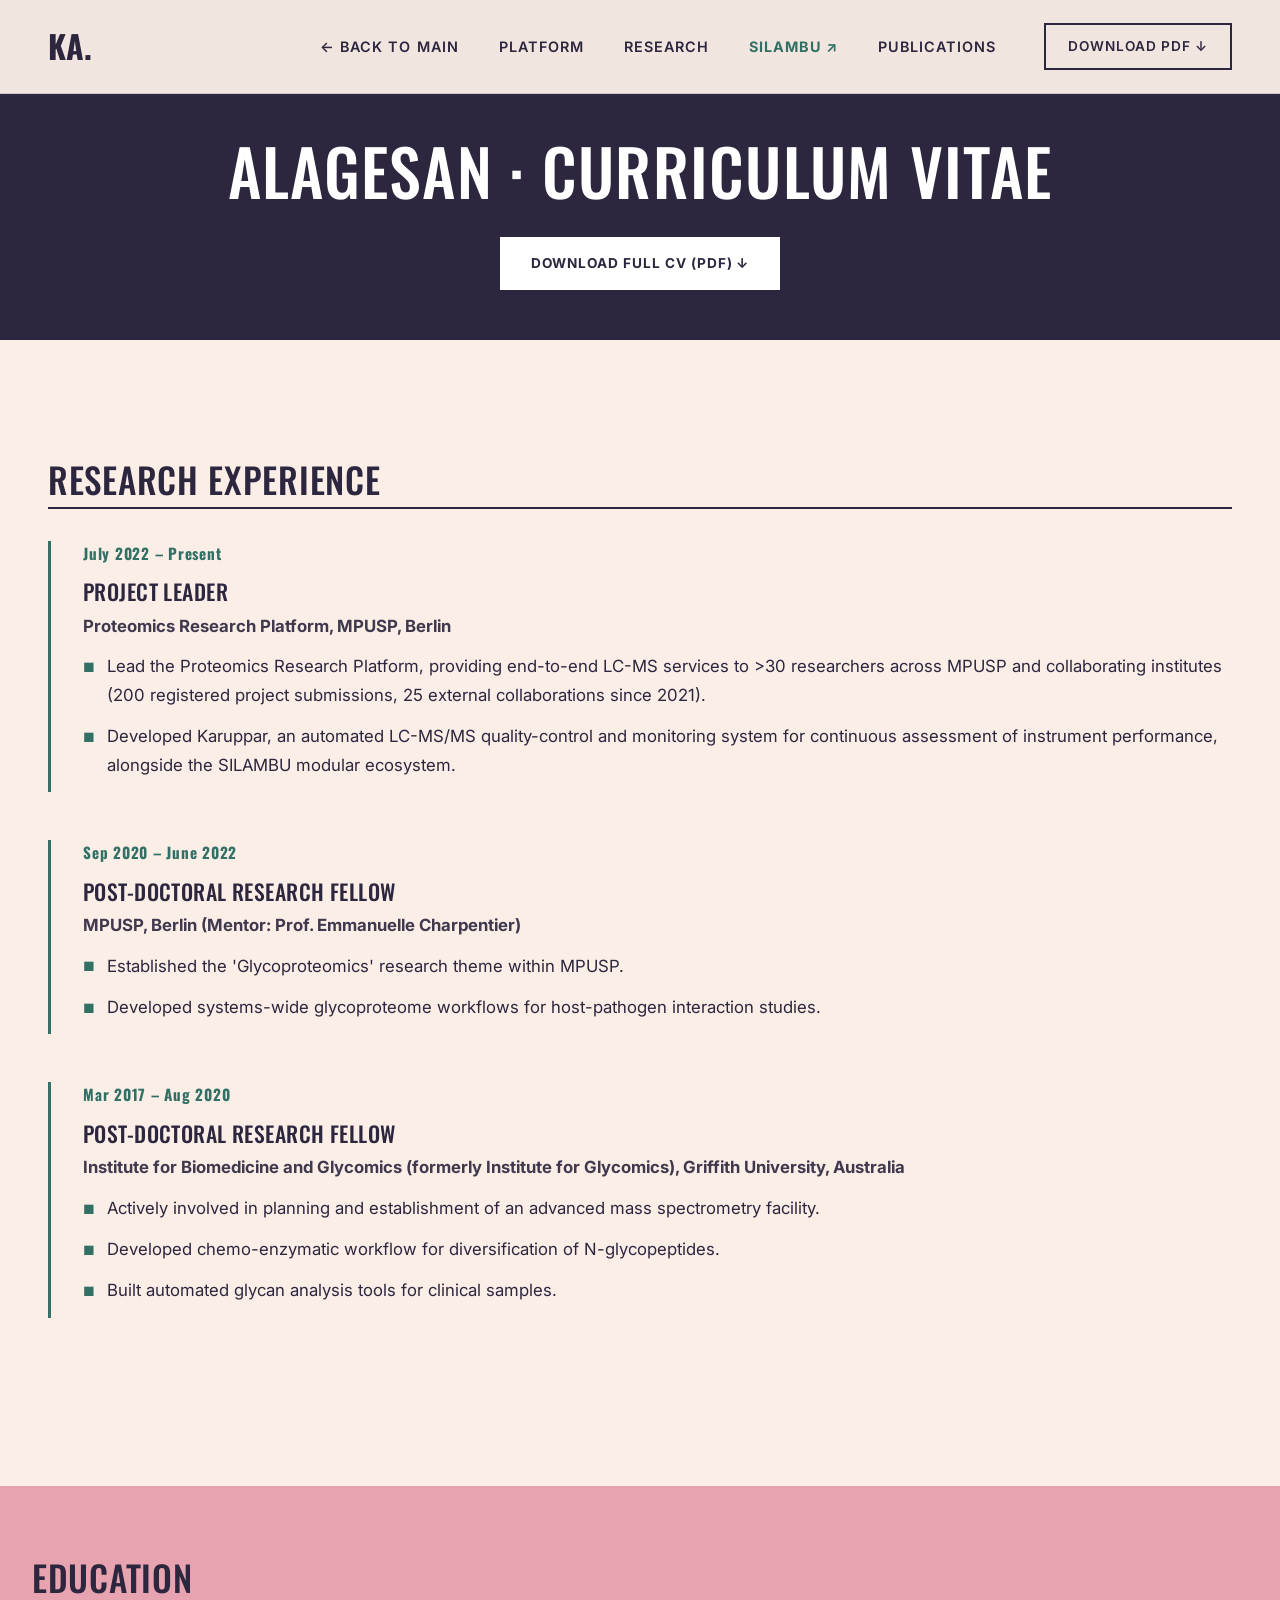
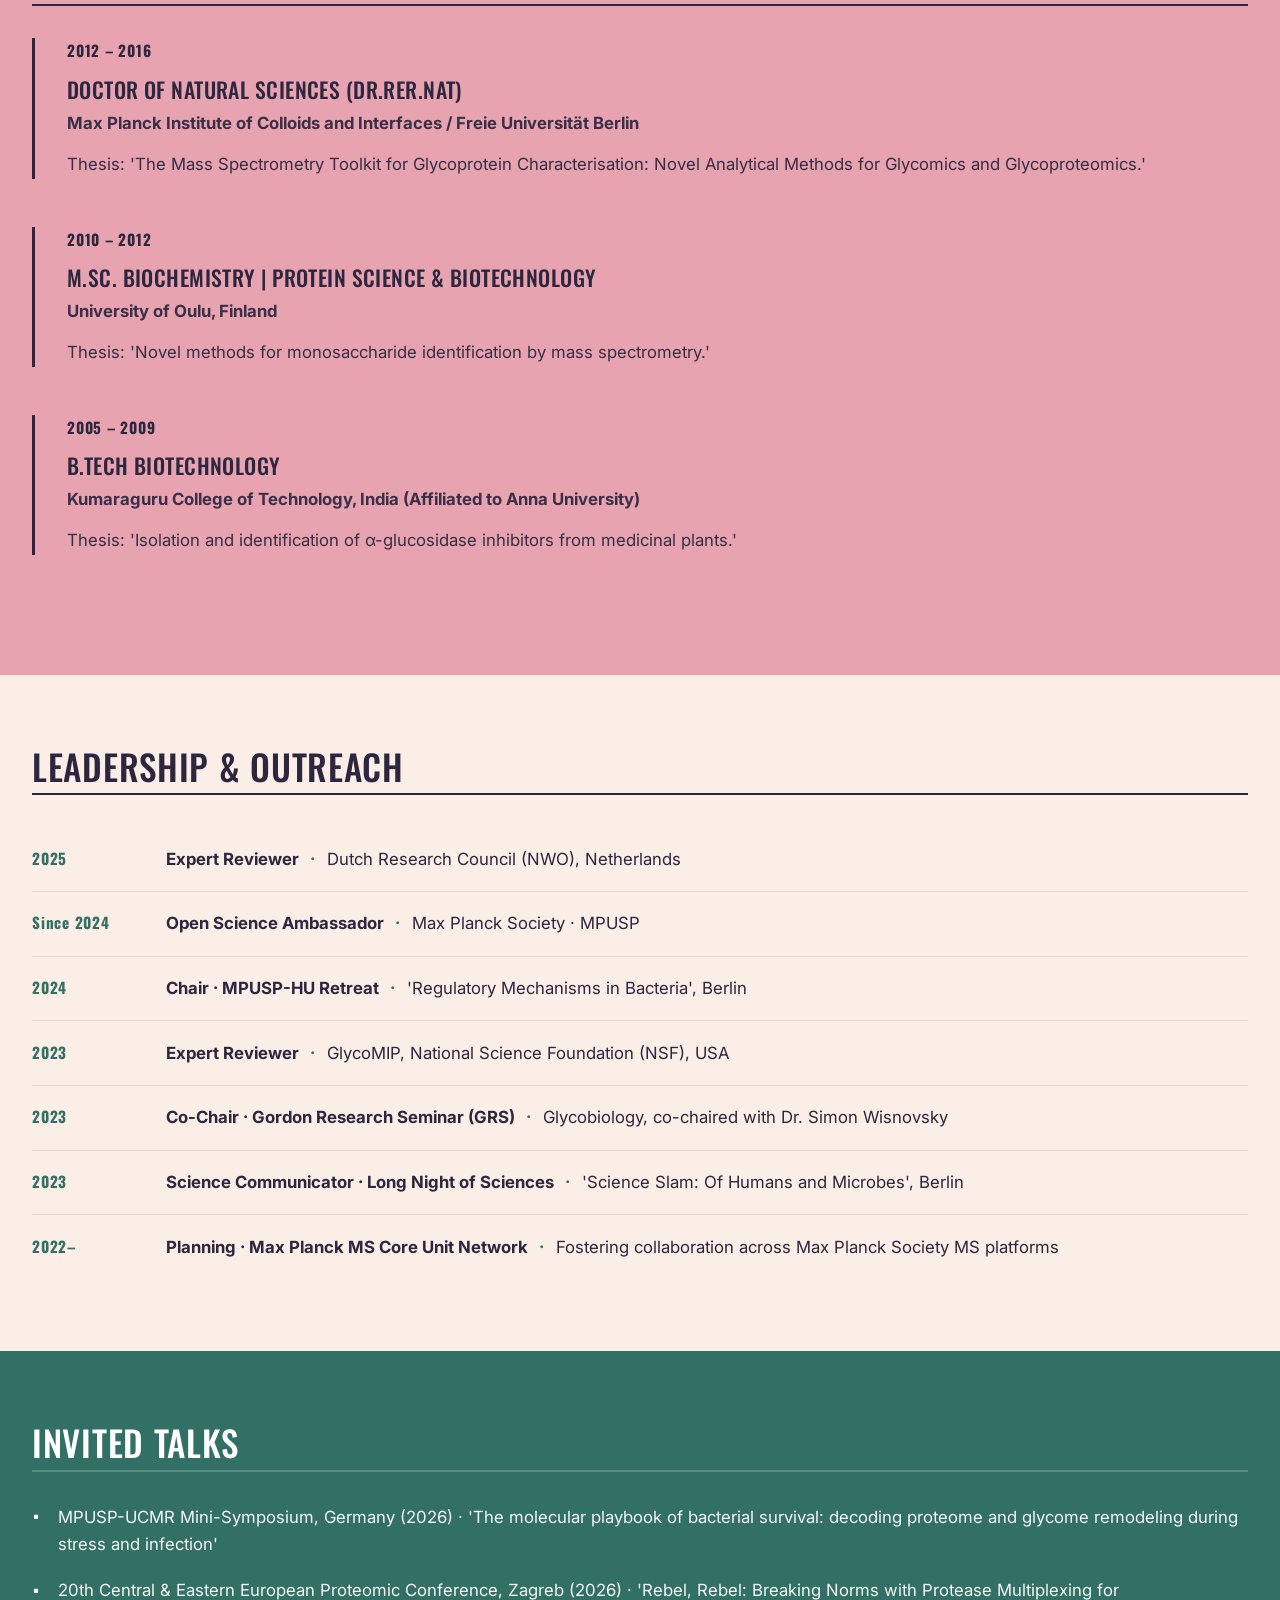
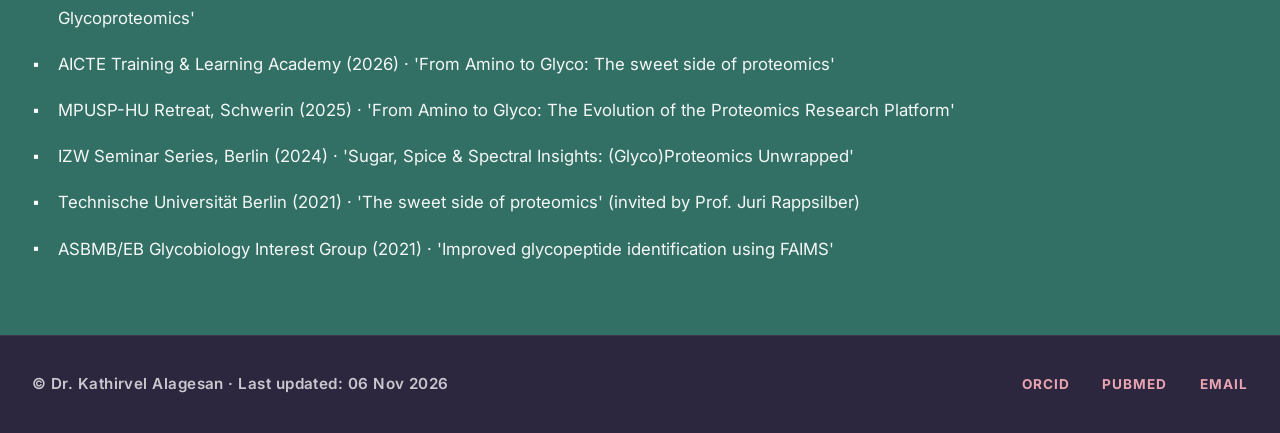
==== commit fa9cf25c: "update" ====
--- a/cv.html
+++ b/cv.html
@@ -12,56 +12,91 @@
     <link rel="stylesheet" href="https://cdnjs.cloudflare.com/ajax/libs/font-awesome/6.4.2/css/all.min.css">
     <link rel="stylesheet" href="style.css">
     <style>
-        .page-header { padding: 160px 3rem 60px; text-align: center; }
+        .page-header { padding: 135px 3rem 50px; text-align: center; }
 
-        /* Timeline on Peach (Experience) - Light, airy, high contrast */
+        /* Timeline on Peach (Experience) - High contrast & readable */
         .bg-peach .column-title {
             color: var(--color-bg-navy);
             border-bottom: 2px solid var(--color-bg-navy);
+            padding-bottom: 0.5rem;
+            margin-bottom: 2rem;
+            font-size: 2.2rem;
+            text-transform: uppercase;
         }
         .bg-peach .timeline-item {
             border-left: 3px solid var(--color-bg-teal);
         }
         .bg-peach .timeline-date {
-            color: var(--color-accent);
+            color: var(--color-bg-teal);
             font-weight: 700;
+            font-size: 0.95rem;
+            letter-spacing: 0.05em;
         }
         .bg-peach .timeline-content h3 {
             color: var(--color-bg-navy);
+            font-family: var(--font-heading);
+            font-size: 1.35rem;
+            text-transform: uppercase;
+            margin-top: 0.35rem;
+            margin-bottom: 0.4rem;
         }
         .bg-peach .timeline-content h4 {
-            color: var(--color-bg-teal);
+            color: var(--color-bg-navy);
             font-weight: 700;
+            font-size: 1.05rem;
+            margin-bottom: 0.75rem;
+            opacity: 0.9;
         }
         .bg-peach .timeline-content p,
         .bg-peach .timeline-content ul {
             color: var(--color-text-main);
+            font-size: 1.05rem;
+            line-height: 1.7;
         }
         .bg-peach .timeline-content li::before {
             color: var(--color-bg-teal);
         }
 
-        /* Timeline on Pink (Education) - Soft academic accent */
+        /* Timeline on Pink (Education) - Distinct section separation with 100% Deep Navy text (no pink-on-pink) */
         .bg-pink .column-title {
             color: var(--color-bg-navy);
             border-bottom: 2px solid var(--color-bg-navy);
+            padding-bottom: 0.5rem;
+            margin-bottom: 2rem;
+            font-size: 2.2rem;
+            text-transform: uppercase;
         }
         .bg-pink .timeline-item {
             border-left: 3px solid var(--color-bg-navy);
         }
         .bg-pink .timeline-date {
-            color: var(--color-accent);
+            color: var(--color-bg-navy);
             font-weight: 700;
+            font-size: 0.95rem;
+            letter-spacing: 0.05em;
         }
         .bg-pink .timeline-content h3 {
             color: var(--color-bg-navy);
+            font-family: var(--font-heading);
+            font-size: 1.35rem;
+            text-transform: uppercase;
+            margin-top: 0.35rem;
+            margin-bottom: 0.4rem;
         }
         .bg-pink .timeline-content h4 {
-            color: var(--color-accent);
+            color: var(--color-bg-navy);
             font-weight: 700;
+            font-size: 1.05rem;
+            margin-bottom: 0.75rem;
+            opacity: 0.92;
         }
         .bg-pink .timeline-content p {
-            color: rgba(44, 38, 62, 0.9);
+            color: rgba(44, 38, 62, 0.95);
+            font-size: 1.05rem;
+            line-height: 1.7;
+        }
+        .bg-pink .timeline-content li::before {
+            color: var(--color-bg-navy);
         }
     </style>
 </head>
@@ -83,26 +118,16 @@
 
     <!-- 1. Header (NAVY) -->
     <header class="page-header bg-navy">
-        <div class="hero-eyebrow">ACADEMIC &amp; PROFESSIONAL RECORD</div>
-        <h1 style="font-size: clamp(3rem, 5vw, 5rem);">Curriculum Vitae</h1>
-        <p style="font-size: 1.25rem; font-style: italic; color: rgba(255,255,255,0.9); margin-top: 1.2rem; max-width: 800px; margin-left: auto; margin-right: auto;">
-            Mass spectrometry infrastructure leadership, systems glycoproteomics, and open computational biology.
-        </p>
-        <div style="margin-top: 2.2rem;">
-            <a href="Alagesan_CV_2026.pdf" target="_blank" class="btn pub-btn">Download Full CV (PDF) ↓</a>
+        <div class="section-content">
+            <h1 style="font-size: clamp(2.8rem, 5vw, 4.8rem); margin: 0;">Alagesan · Curriculum Vitae</h1>
+            <div style="margin-top: 2rem;">
+                <a href="Alagesan_CV_2026.pdf" target="_blank" class="btn pub-btn">Download Full CV (PDF) ↓</a>
+            </div>
         </div>
     </header>
 
-    <!-- 2. Tagline Banner (TEAL) -->
-    <div class="tagline-banner bg-teal">
-        <div class="tagline-content">
-            <h2>Academic Leadership &amp; Scientific Trajectory</h2>
-            <p>Directing advanced mass spectrometry infrastructure, pioneering analytical glycoproteomics, and engineering open proteome informatics over 14+ years of continuous international research.</p>
-        </div>
-    </div>
-
     <main>
-        <!-- 3. Research Experience (PEACH) - Light, clear & breathable -->
+        <!-- 2. Research Experience (PEACH) -->
         <section id="experience" class="section bg-peach">
             <div class="section-content">
                 <h2 class="column-title">Research Experience</h2>
@@ -110,31 +135,26 @@
             </div>
         </section>
 
-        <!-- 4. Education (PINK) - Compact degree timeline -->
-        <section id="education" class="section bg-pink">
+        <!-- 3. Education (PINK) - Distinct visual separation with high-contrast Navy text -->
+        <section id="education" class="section bg-pink" style="padding: 4.5rem 2rem;">
             <div class="section-content">
                 <h2 class="column-title">Education</h2>
                 <div class="timeline" id="education-container"></div>
             </div>
         </section>
 
-        <!-- 5. Leadership & Service (PEACH) -->
-        <section id="leadership" class="section bg-peach">
+        <!-- 4. Leadership & Outreach (PEACH) - Clean Linear Academic List -->
+        <section id="leadership" class="section bg-peach" style="padding: 4.5rem 2rem;">
             <div class="section-content">
-                <div class="section-header-split">
-                    <div>
-                        <h2>Leadership &amp; Outreach</h2>
-                    </div>
-                    <p class="section-description">Peer recognition as an expert reviewer at national and international levels, alongside active commitments to open science, science communication, and community leadership.</p>
-                </div>
-                <div class="leadership-grid" id="leadership-container"></div>
+                <h2 class="column-title" style="margin-bottom: 2rem;">Leadership &amp; Outreach</h2>
+                <ul class="cv-linear-list" id="leadership-container"></ul>
             </div>
         </section>
 
-        <!-- 6. Talks (TEAL) -->
-        <section id="talks" class="section bg-teal">
+        <!-- 5. Talks (TEAL) - Clean Linear Academic List -->
+        <section id="talks" class="section bg-teal" style="padding: 4.5rem 2rem;">
             <div class="section-content">
-                <h2 class="column-title" style="border-bottom-color: rgba(255,255,255,0.2); color: #fff;">Invited Talks</h2>
+                <h2 class="column-title" style="border-bottom-color: rgba(255,255,255,0.2); color: #fff; margin-bottom: 2rem;">Invited Talks</h2>
                 <ul id="talks-container" class="talks-list"></ul>
             </div>
         </section>
--- a/style.css
+++ b/style.css
@@ -486,14 +486,10 @@
     margin: 2.5rem 0 0 0;
 }
 .platform-pub-item {
-    padding: 1.4rem 0;
-    border-bottom: 1px solid rgba(43, 48, 76, 0.15);
+    padding: 1.15rem 0;
     display: flex;
     flex-direction: column;
-    gap: 0.4rem;
-}
-.platform-pub-item:first-child {
-    border-top: 1px solid rgba(43, 48, 76, 0.15);
+    gap: 0.35rem;
 }
 .platform-pub-meta {
     display: flex;
@@ -536,11 +532,8 @@
     background: transparent !important;
     box-shadow: none !important;
     border-radius: 0 !important;
-    padding: 1.35rem 0;
-    border-bottom: 1px solid rgba(255, 255, 255, 0.16);
-}
-.bg-navy .platform-pub-item:first-child {
-    border-top: 1px solid rgba(255, 255, 255, 0.16);
+    padding: 1.15rem 0;
+    border: none !important;
 }
 .bg-navy .platform-pub-journal {
     color: var(--color-bg-pink);
@@ -624,6 +617,58 @@
 /* ==========================================================================
    Leadership & Service
    ========================================================================== */
+.cv-linear-list {
+    list-style: none;
+    padding: 0;
+    margin: 0;
+    display: flex;
+    flex-direction: column;
+}
+.cv-linear-item {
+    display: flex;
+    align-items: baseline;
+    gap: 1.5rem;
+    padding: 1.15rem 0;
+    border-bottom: 1px solid rgba(44, 38, 62, 0.12);
+}
+.cv-linear-item:last-child {
+    border-bottom: none;
+}
+.cv-item-year {
+    flex: 0 0 110px;
+    font-size: 0.95rem;
+    font-weight: 700;
+    color: var(--color-bg-teal);
+    font-family: var(--font-heading);
+    letter-spacing: 0.05em;
+}
+.cv-item-content {
+    flex: 1;
+    font-size: 1.05rem;
+    line-height: 1.6;
+    color: var(--color-text-main);
+}
+.cv-item-role {
+    color: var(--color-bg-navy);
+    font-weight: 700;
+}
+.cv-item-sep {
+    margin: 0 0.4rem;
+    color: var(--color-bg-teal);
+    font-weight: 700;
+}
+.cv-item-body {
+    color: var(--color-text-main);
+}
+@media (max-width: 640px) {
+    .cv-linear-item {
+        flex-direction: column;
+        gap: 0.25rem;
+    }
+    .cv-item-year {
+        flex: auto;
+    }
+}
 .leadership-grid {
     display: grid; grid-template-columns: repeat(auto-fit, minmax(320px, 1fr)); gap: 0;
     border-top: 2px solid var(--color-text-main);
@@ -670,12 +715,33 @@
 .timeline-content li::before { content: '■'; position: absolute; left: 0; color: var(--color-bg-navy); font-size: 0.8rem; top: 0.3rem; }
 
 /* ==========================================================================
-   Talks
-   ========================================================================== */
-.talks-list { display: grid; grid-template-columns: repeat(auto-fit, minmax(400px, 1fr)); gap: 0; }
+   Talks (Clean Linear Academic List)
+   ========================================================================== */
+.talks-list {
+    list-style: none;
+    padding: 0;
+    margin: 0;
+    display: flex;
+    flex-direction: column;
+    gap: 1.15rem;
+}
 .talk-item {
-    padding: 2rem 0; border-bottom: 1px solid rgba(255,255,255,0.2);
-    font-size: 1.1rem; padding-right: 2rem;
+    position: relative;
+    padding-left: 1.6rem;
+    font-size: 1.05rem;
+    line-height: 1.65;
+    color: rgba(255, 255, 255, 0.95);
+    border: none;
+    padding-top: 0;
+    padding-bottom: 0;
+}
+.talk-item::before {
+    content: "▪";
+    position: absolute;
+    left: 0;
+    color: #ffffff;
+    font-size: 0.9rem;
+    top: 0.05rem;
 }
 
 /* ==========================================================================
